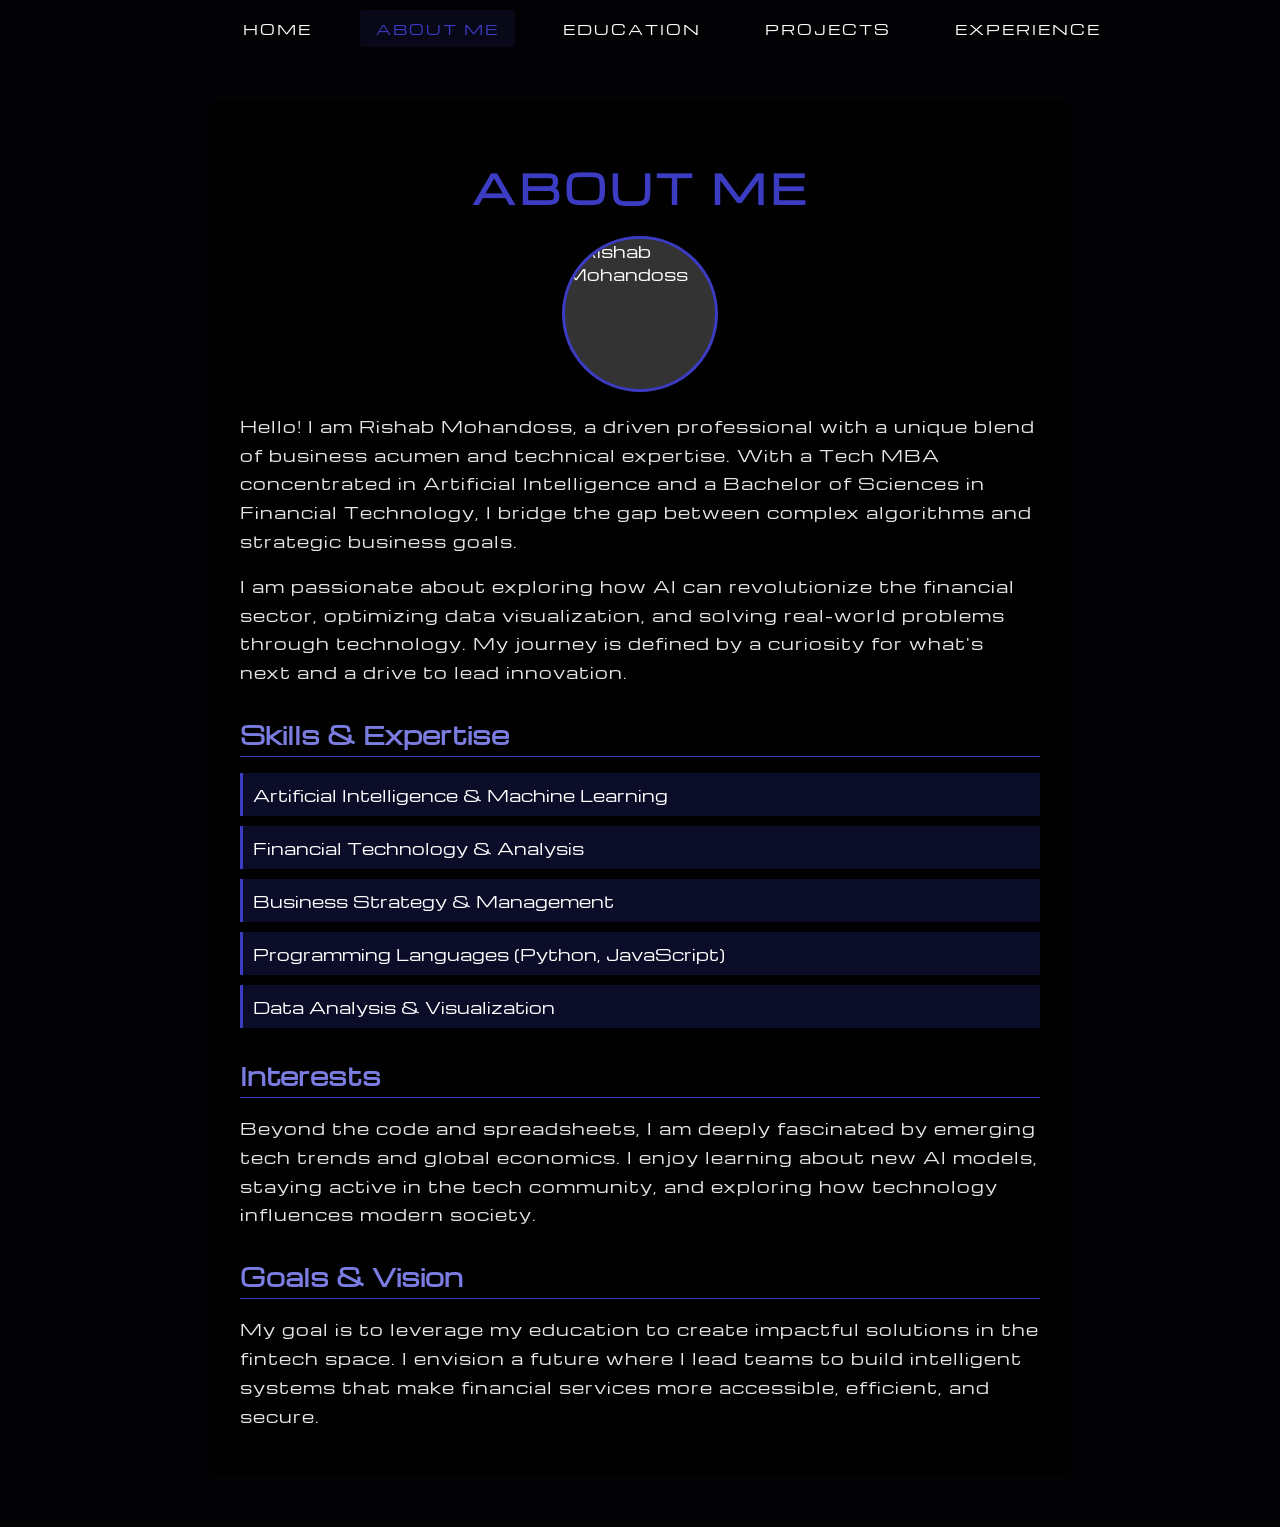
==== about.html @ ca3c8c0b "Update about.html" ====
<!DOCTYPE html>
<html lang="en">
<head>
  <meta charset="UTF-8">
  <meta name="viewport" content="width=device-width, initial-scale=1.0">
  <title>About Me - Rishab Mohandoss</title>

  <style>
    @import url('https://fonts.googleapis.com/css2?family=Michroma&display=swap');

    html, body {
      margin: 0;
      padding: 0;
      height: 100%;
      font-family: 'Michroma', sans-serif;
      background-color: #030306;
      color: white;
    }

    /* Navbar Styles */
    nav {
      position: fixed;
      top: 0;
      width: 100%;
      background-color: rgba(3, 3, 6, 0.95);
      backdrop-filter: blur(10px);
      padding: 1rem 2rem;
      z-index: 1000;
      box-shadow: 0 2px 10px rgba(0, 0, 0, 0.5);
    }

    nav ul {
      list-style: none;
      margin: 0;
      padding: 0;
      display: flex;
      justify-content: center;
      gap: 2rem;
    }

    nav ul li {
      display: inline;
    }

    nav ul li a {
      color: white;
      text-decoration: none;
      font-size: 0.9rem;
      letter-spacing: 2px;
      text-transform: uppercase;
      transition: color 0.3s ease;
      padding: 0.5rem 1rem;
      border-radius: 4px;
    }

    nav ul li a:hover,
    nav ul li a.active {
      color: #3b3cc2;
      background-color: rgba(59, 60, 194, 0.1);
    }

    /* Background & Layout */
    #vanta-bg {
      width: 100%;
      min-height: 100vh; /* Changed to min-height for scrolling */
      display: flex;
      flex-direction: column;
      align-items: center;
      padding-top: 100px; /* Space for fixed navbar */
    }

    /* About Section Container */
    .content-container {
      max-width: 800px;
      padding: 2rem;
      background: rgba(0, 0, 0, 0.6); /* Semi-transparent background for readability */
      border-radius: 15px;
      margin-bottom: 50px;
      backdrop-filter: blur(5px);
      text-align: left; /* Easier to read long text */
    }

    h1 {
      font-size: 2.5rem;
      letter-spacing: 4px;
      margin-bottom: 20px;
      text-transform: uppercase;
      text-align: center;
      color: #3b3cc2;
    }

    h2 {
      font-size: 1.5rem;
      margin-top: 30px;
      margin-bottom: 15px;
      color: #7b7ce0; /* Lighter purple for subheaders */
      border-bottom: 1px solid #3b3cc2;
      padding-bottom: 5px;
    }

    p {
      font-size: 1rem;
      letter-spacing: 1px;
      line-height: 1.8;
      opacity: 0.9;
      margin-bottom: 15px;
    }

    /* Skills List Styling */
    ul.skills-list {
      list-style-type: none;
      padding: 0;
    }
    ul.skills-list li {
      background: rgba(59, 60, 194, 0.2);
      margin-bottom: 10px;
      padding: 10px;
      border-left: 3px solid #3b3cc2;
    }

    /* Profile Image placeholder */
    .profile-img {
      display: block;
      width: 150px;
      height: 150px;
      background-color: #333;
      border-radius: 50%;
      margin: 0 auto 20px auto;
      object-fit: cover;
      border: 3px solid #3b3cc2;
    }
  </style>
</head>

<body>
  <nav>
    <ul>
      <li><a href="index.html">Home</a></li>
      <li><a href="about.html" class="active">About Me</a></li> <li><a href="education.html">Education</a></li>
      <li><a href="projects.html">Projects</a></li>
      <li><a href="experience.html">Experience</a></li>
    </ul>
  </nav>

  <div id="vanta-bg">
    <div class="content-container">
      <h1>About Me</h1>
      
      <img src="profile.jpg" alt="Rishab Mohandoss" class="profile-img">

      <p>
        Hello! I am Rishab Mohandoss, a driven professional with a unique blend of business acumen and technical expertise. 
        With a Tech MBA concentrated in Artificial Intelligence and a Bachelor of Sciences in Financial Technology, 
        I bridge the gap between complex algorithms and strategic business goals.
      </p>
      <p>
        I am passionate about exploring how AI can revolutionize the financial sector, optimizing data visualization, 
        and solving real-world problems through technology. My journey is defined by a curiosity for what's next 
        and a drive to lead innovation.
      </p>

      <h2>Skills & Expertise</h2>
      <ul class="skills-list">
        <li>Artificial Intelligence & Machine Learning</li>
        <li>Financial Technology & Analysis</li>
        <li>Business Strategy & Management</li>
        <li>Programming Languages (Python, JavaScript)</li>
        <li>Data Analysis & Visualization</li>
      </ul>

      <h2>Interests</h2>
      <p>
        Beyond the code and spreadsheets, I am deeply fascinated by emerging tech trends and global economics. 
        I enjoy learning about new AI models, staying active in the tech community, and exploring how technology 
        influences modern society.
      </p>

      <h2>Goals & Vision</h2>
      <p>
        My goal is to leverage my education to create impactful solutions in the fintech space. 
        I envision a future where I lead teams to build intelligent systems that make financial services 
        more accessible, efficient, and secure.
      </p>
    </div>
  </div>

  <script src="three.r134.min.js"></script>
  <script src="vanta.net.min.js"></script>
  <script>
    VANTA.NET({
      el: "#vanta-bg",
      mouseControls: true,
      touchControls: true,
      gyroControls: false,
      minHeight: 200,
      minWidth: 200,
      scale: 1,
      scaleMobile: 1,
      color: 0x3b3cc2,
      backgroundColor: 0x030306
    });
  </script>
</body>
</html>
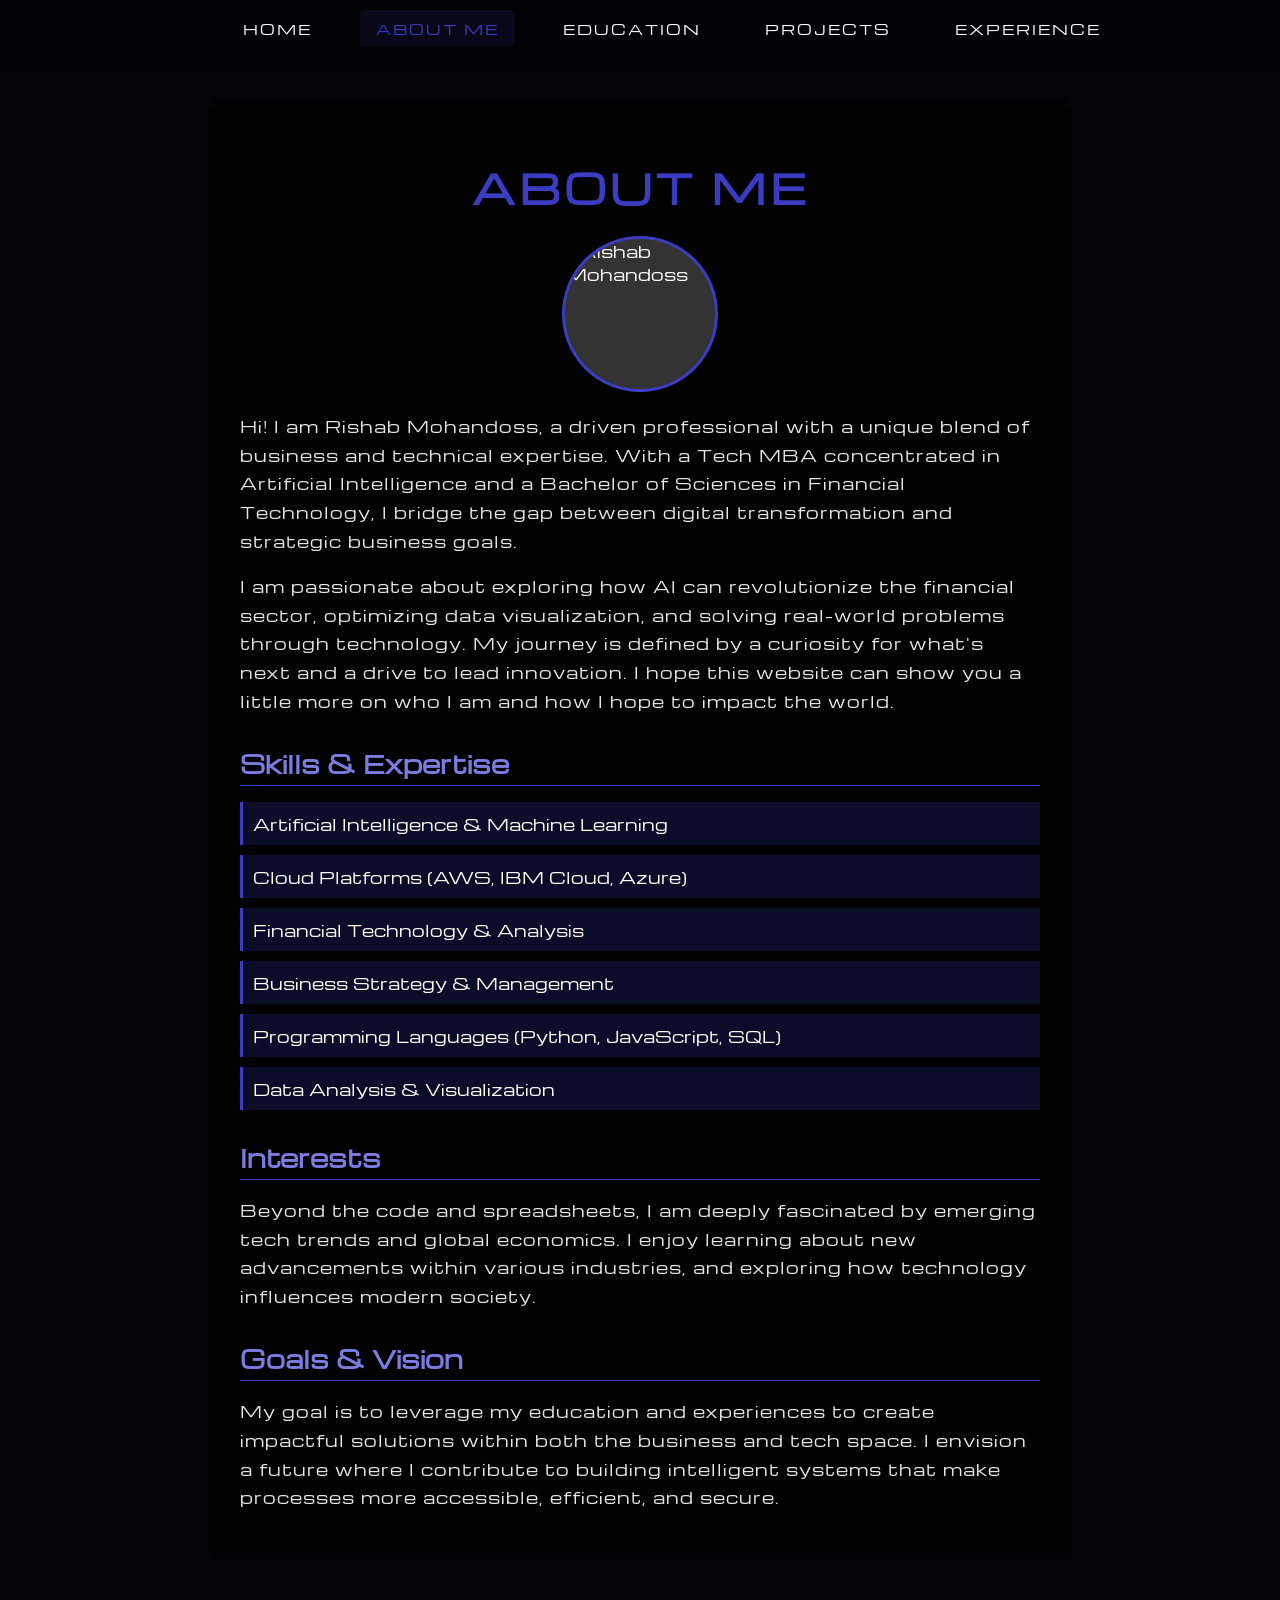
==== commit cddc8ddc: "Revise about section and enhance skills description Updated personal introduction and skills list." ====
--- a/about.html
+++ b/about.html
@@ -149,36 +149,37 @@
       <img src="profile.jpg" alt="Rishab Mohandoss" class="profile-img">
 
       <p>
-        Hello! I am Rishab Mohandoss, a driven professional with a unique blend of business acumen and technical expertise. 
+        Hi! I am Rishab Mohandoss, a driven professional with a unique blend of business and technical expertise. 
         With a Tech MBA concentrated in Artificial Intelligence and a Bachelor of Sciences in Financial Technology, 
-        I bridge the gap between complex algorithms and strategic business goals.
+        I bridge the gap between digital transformation and strategic business goals.
       </p>
       <p>
         I am passionate about exploring how AI can revolutionize the financial sector, optimizing data visualization, 
         and solving real-world problems through technology. My journey is defined by a curiosity for what's next 
-        and a drive to lead innovation.
+        and a drive to lead innovation. I hope this website can show you a little more on who I am and how I hope to impact the world.
       </p>
 
       <h2>Skills & Expertise</h2>
       <ul class="skills-list">
         <li>Artificial Intelligence & Machine Learning</li>
+        <li>Cloud Platforms (AWS, IBM Cloud, Azure)</li>
         <li>Financial Technology & Analysis</li>
         <li>Business Strategy & Management</li>
-        <li>Programming Languages (Python, JavaScript)</li>
+        <li>Programming Languages (Python, JavaScript, SQL)</li>
         <li>Data Analysis & Visualization</li>
       </ul>
 
       <h2>Interests</h2>
       <p>
         Beyond the code and spreadsheets, I am deeply fascinated by emerging tech trends and global economics. 
-        I enjoy learning about new AI models, staying active in the tech community, and exploring how technology 
+        I enjoy learning about new advancements within various industries, and exploring how technology 
         influences modern society.
       </p>
 
       <h2>Goals & Vision</h2>
       <p>
-        My goal is to leverage my education to create impactful solutions in the fintech space. 
-        I envision a future where I lead teams to build intelligent systems that make financial services 
+        My goal is to leverage my education and experiences to create impactful solutions within both the business and tech space. 
+        I envision a future where I contribute to building intelligent systems that make processes  
         more accessible, efficient, and secure.
       </p>
     </div>
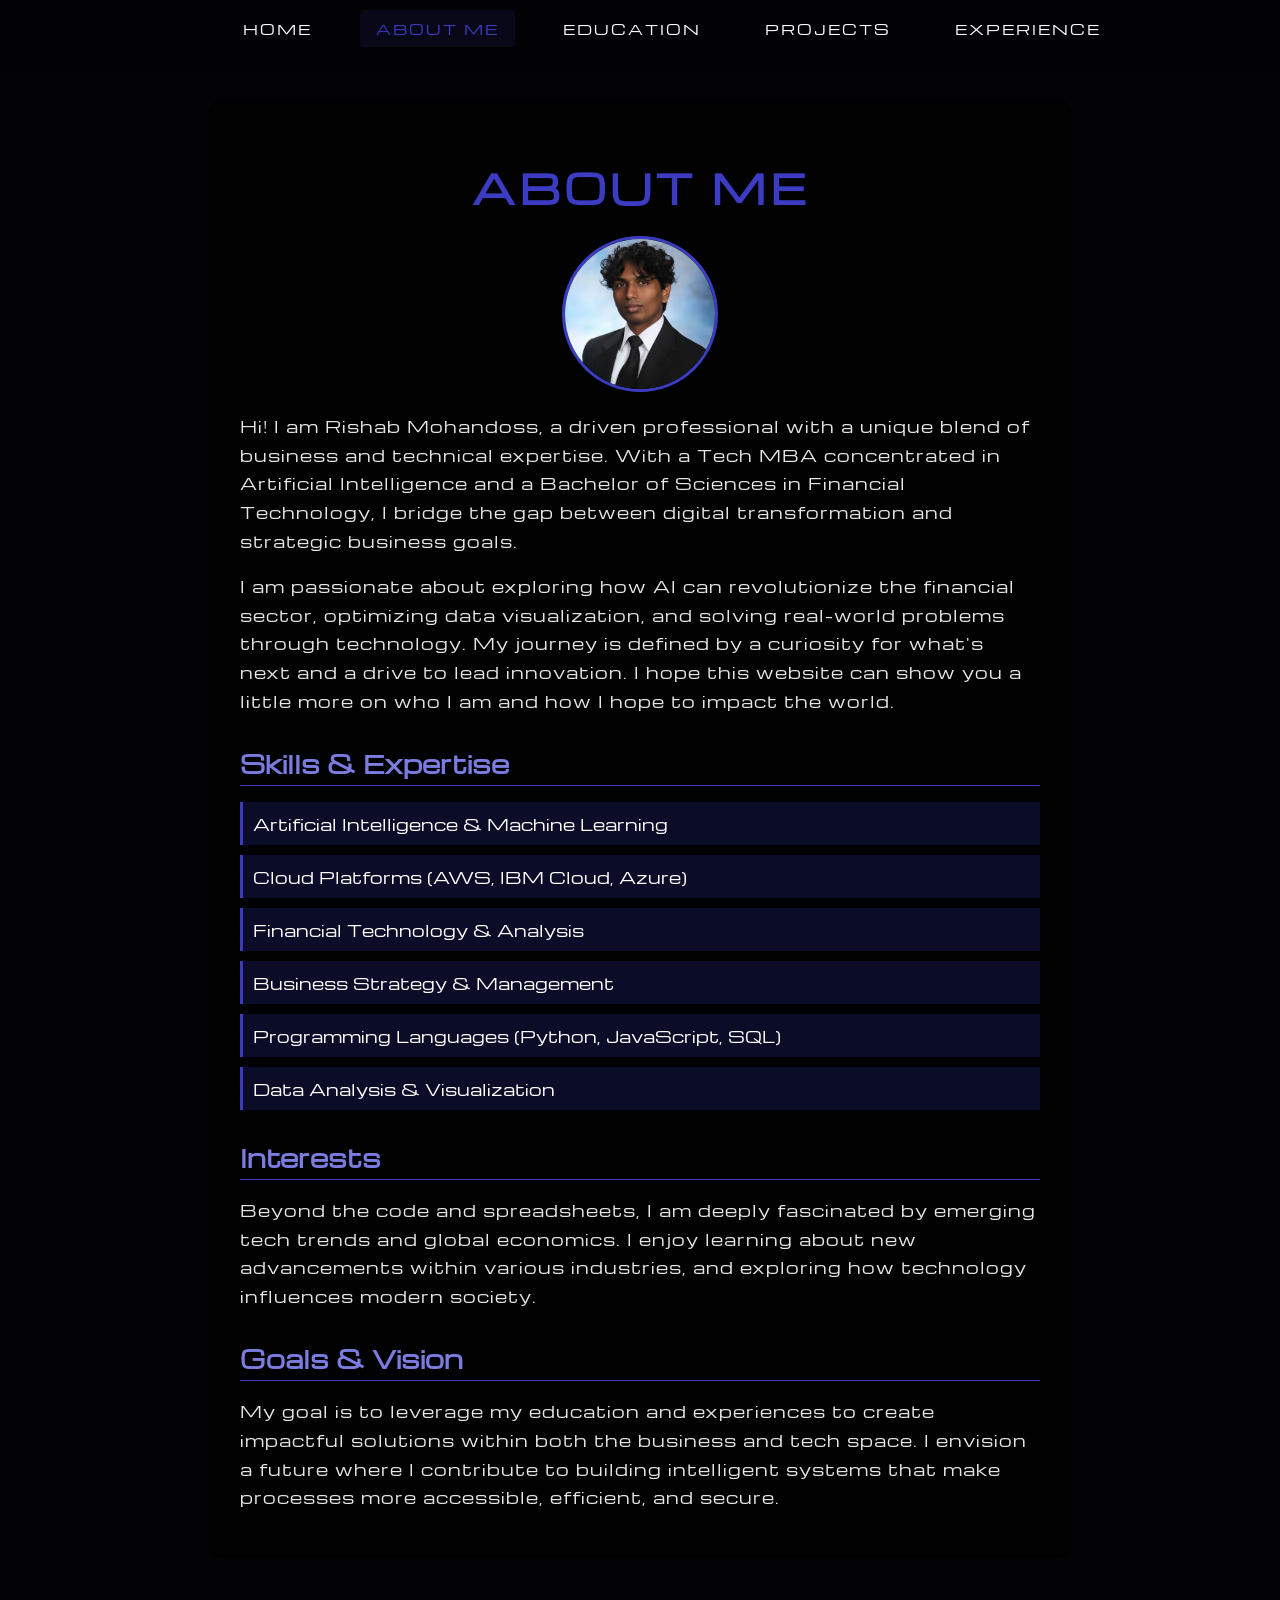
==== commit f2700bf1: "Update profile image in about.html" ====
--- a/about.html
+++ b/about.html
@@ -146,7 +146,7 @@
     <div class="content-container">
       <h1>About Me</h1>
       
-      <img src="profile.jpg" alt="Rishab Mohandoss" class="profile-img">
+      <img src="Proffesional Headhsot.png" alt="Rishab Mohandoss" class="profile-img">
 
       <p>
         Hi! I am Rishab Mohandoss, a driven professional with a unique blend of business and technical expertise. 
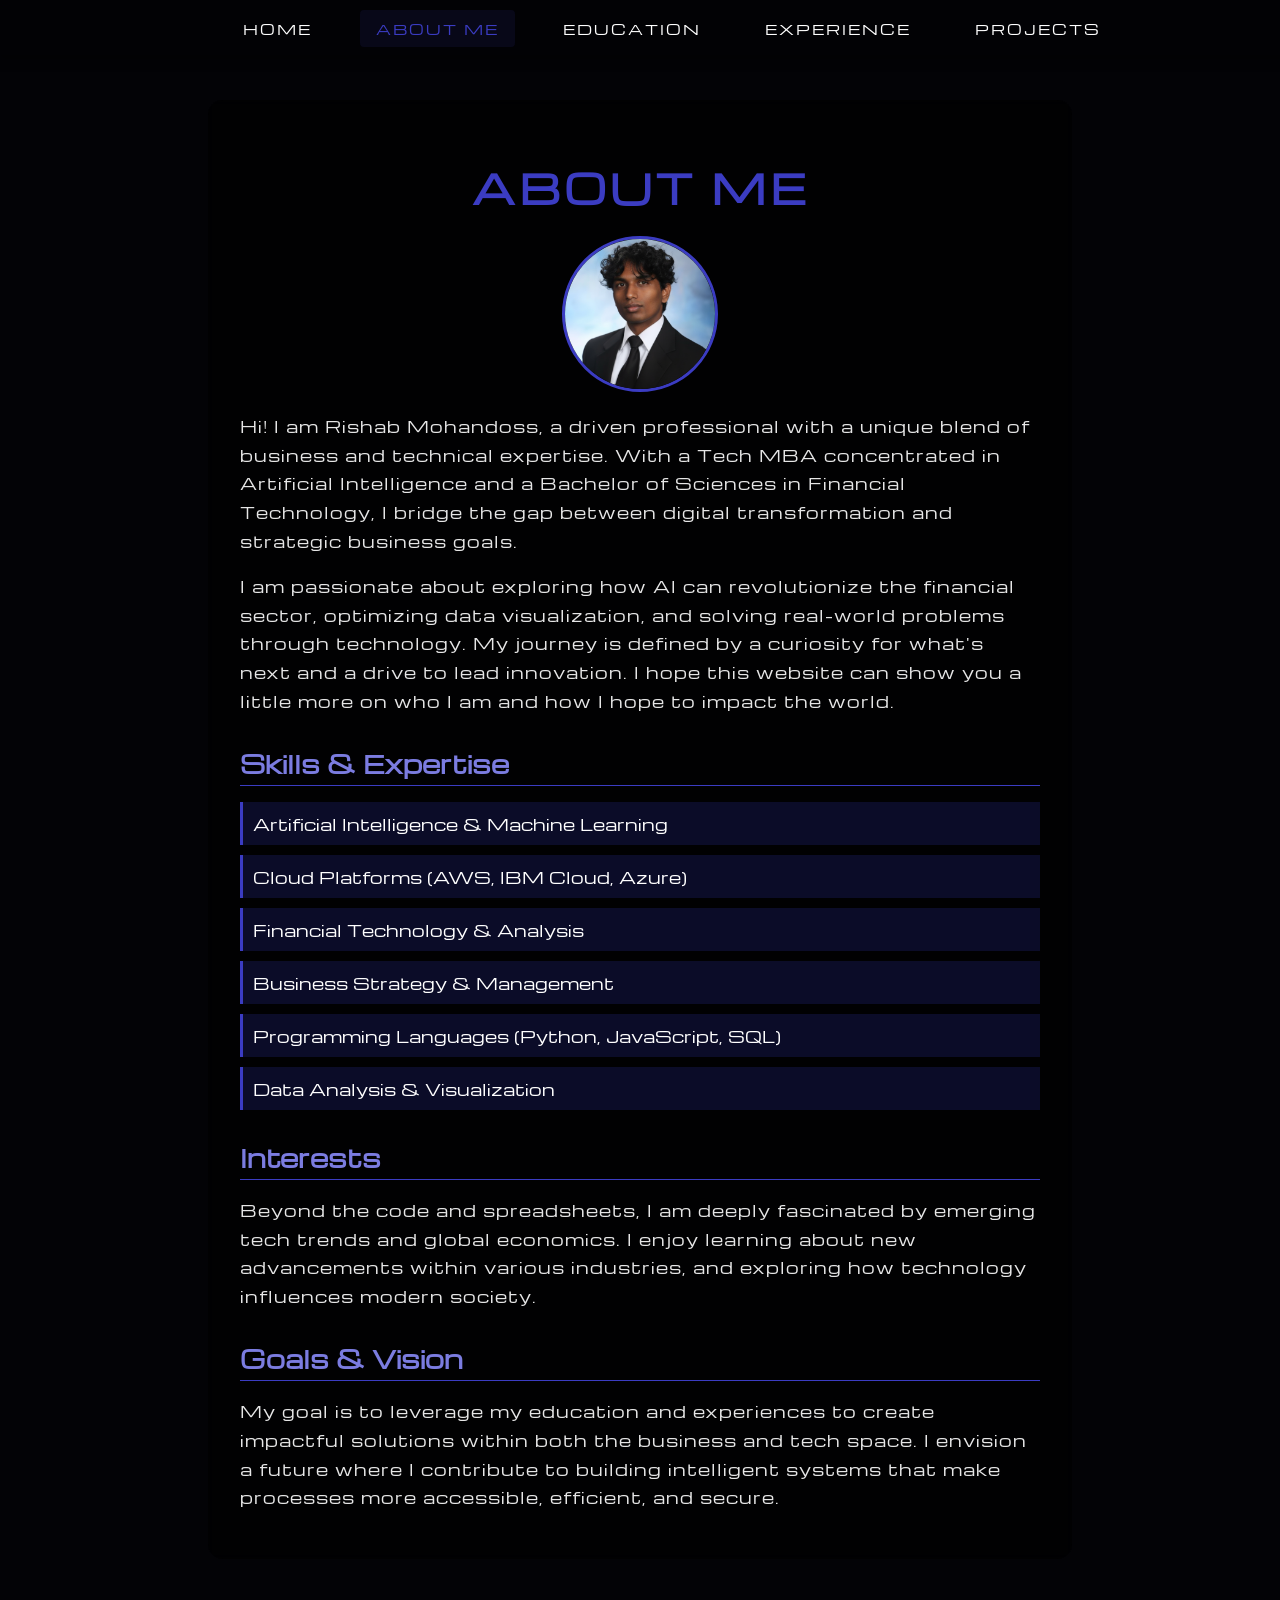
==== commit f3bc1446: "Fix navigation by adding Projects link" ====
--- a/about.html
+++ b/about.html
@@ -137,8 +137,8 @@
     <ul>
       <li><a href="index.html">Home</a></li>
       <li><a href="about.html" class="active">About Me</a></li> <li><a href="education.html">Education</a></li>
+      <li><a href="experience.html">Experience</a></li>
       <li><a href="projects.html">Projects</a></li>
-      <li><a href="experience.html">Experience</a></li>
     </ul>
   </nav>
 
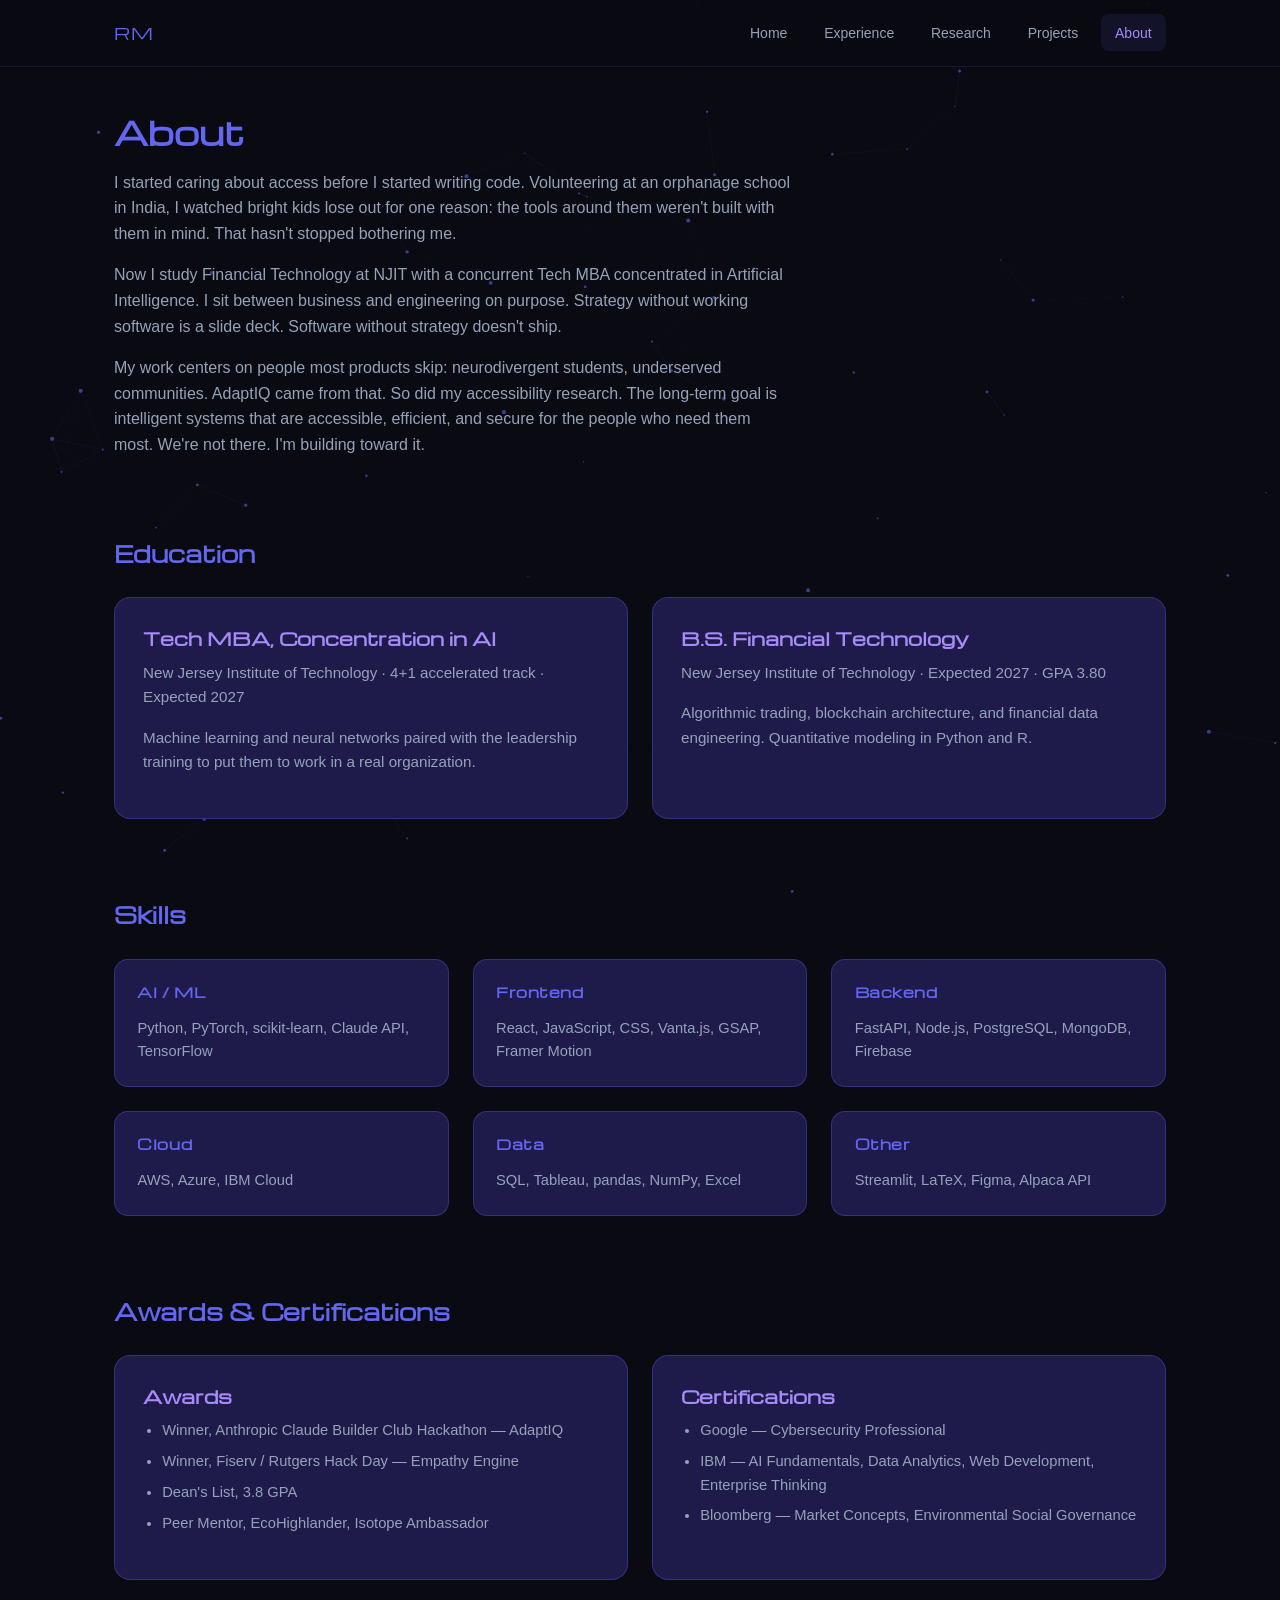
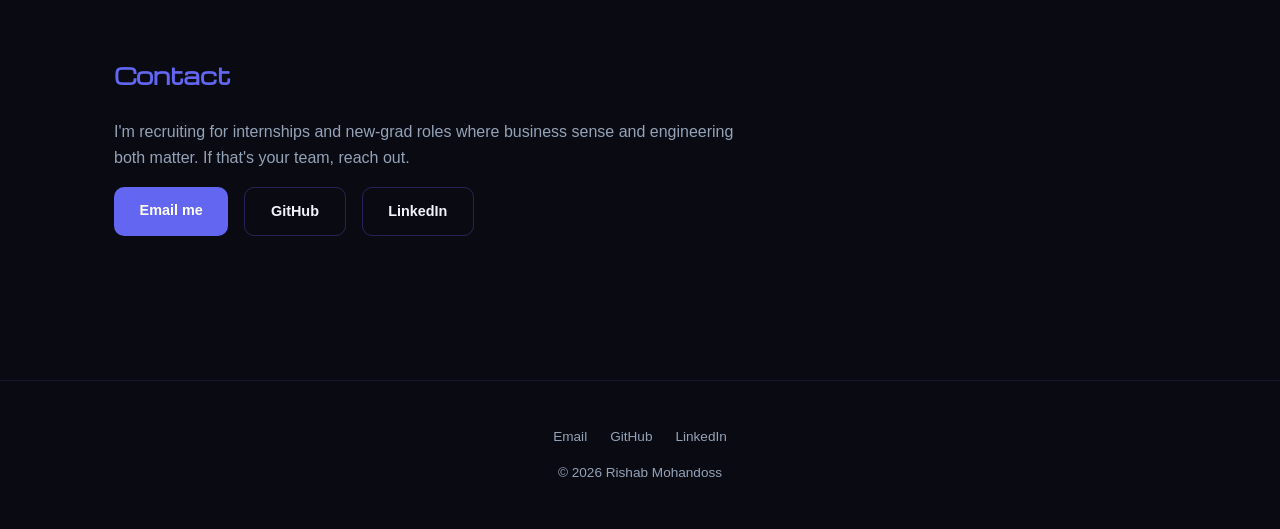
==== commit d9d56d51: "Rebuild portfolio: 5-page structure, dark indigo theme, scroll animations - New pages: research.html" ====
--- a/about.html
+++ b/about.html
@@ -3,203 +3,148 @@
 <head>
   <meta charset="UTF-8">
   <meta name="viewport" content="width=device-width, initial-scale=1.0">
-  <title>About Me - Rishab Mohandoss</title>
+  <title>About — Rishab Mohandoss</title>
+  <meta name="description" content="About Rishab Mohandoss: bio, education, skills, awards, and contact.">
+  <link rel="stylesheet" href="css/style.css">
+</head>
+<body>
 
-  <style>
-    @import url('https://fonts.googleapis.com/css2?family=Michroma&display=swap');
+  <div class="progress-bar" id="progressBar"></div>
+  <canvas id="particles" aria-hidden="true"></canvas>
 
-    html, body {
-      margin: 0;
-      padding: 0;
-      height: 100%;
-      font-family: 'Michroma', sans-serif;
-      background-color: #030306;
-      color: white;
-    }
+  <header class="site-header" id="siteHeader">
+    <nav aria-label="Main navigation">
+      <a class="brand" href="index.html">RM</a>
+      <button class="nav-toggle" id="navToggle" aria-expanded="false" aria-controls="navMenu" aria-label="Toggle navigation menu">
+        <span></span><span></span><span></span>
+      </button>
+      <ul class="nav-menu" id="navMenu">
+        <li><a href="index.html">Home</a></li>
+        <li><a href="experience.html">Experience</a></li>
+        <li><a href="research.html">Research</a></li>
+        <li><a href="projects.html">Projects</a></li>
+        <li><a href="about.html" class="active" aria-current="page">About</a></li>
+      </ul>
+    </nav>
+  </header>
 
-    /* Navbar Styles */
-    nav {
-      position: fixed;
-      top: 0;
-      width: 100%;
-      background-color: rgba(3, 3, 6, 0.95);
-      backdrop-filter: blur(10px);
-      padding: 1rem 2rem;
-      z-index: 1000;
-      box-shadow: 0 2px 10px rgba(0, 0, 0, 0.5);
-    }
+  <main>
+    <h1 class="page-title">About</h1>
 
-    nav ul {
-      list-style: none;
-      margin: 0;
-      padding: 0;
-      display: flex;
-      justify-content: center;
-      gap: 2rem;
-    }
+    <section class="reveal" aria-label="Biography">
+      <div style="max-width: 680px; color: var(--text-dim);">
+        <p>
+          I started caring about access before I started writing code. Volunteering at an orphanage school in
+          India, I watched bright kids lose out for one reason: the tools around them weren't built with them
+          in mind. That hasn't stopped bothering me.
+        </p>
+        <p>
+          Now I study Financial Technology at NJIT with a concurrent Tech MBA concentrated in Artificial
+          Intelligence. I sit between business and engineering on purpose. Strategy without working software
+          is a slide deck. Software without strategy doesn't ship.
+        </p>
+        <p>
+          My work centers on people most products skip: neurodivergent students, underserved communities.
+          AdaptIQ came from that. So did my accessibility research. The long-term goal is intelligent systems
+          that are accessible, efficient, and secure for the people who need them most. We're not there.
+          I'm building toward it.
+        </p>
+      </div>
+    </section>
 
-    nav ul li {
-      display: inline;
-    }
+    <section class="reveal" aria-label="Education">
+      <h2 class="section-heading">Education</h2>
+      <div class="card-grid" data-stagger>
+        <article class="card reveal">
+          <h3>Tech MBA, Concentration in AI</h3>
+          <p>New Jersey Institute of Technology · 4+1 accelerated track · Expected 2027</p>
+          <p>Machine learning and neural networks paired with the leadership training to put them to work in a real organization.</p>
+        </article>
+        <article class="card reveal">
+          <h3>B.S. Financial Technology</h3>
+          <p>New Jersey Institute of Technology · Expected 2027 · GPA 3.80</p>
+          <p>Algorithmic trading, blockchain architecture, and financial data engineering. Quantitative modeling in Python and R.</p>
+        </article>
+      </div>
+    </section>
 
-    nav ul li a {
-      color: white;
-      text-decoration: none;
-      font-size: 0.9rem;
-      letter-spacing: 2px;
-      text-transform: uppercase;
-      transition: color 0.3s ease;
-      padding: 0.5rem 1rem;
-      border-radius: 4px;
-    }
+    <section class="reveal" aria-label="Skills">
+      <h2 class="section-heading">Skills</h2>
+      <div class="skill-groups" data-stagger>
+        <div class="skill-group reveal">
+          <h3>AI / ML</h3>
+          <p>Python, PyTorch, scikit-learn, Claude API, TensorFlow</p>
+        </div>
+        <div class="skill-group reveal">
+          <h3>Frontend</h3>
+          <p>React, JavaScript, CSS, Vanta.js, GSAP, Framer Motion</p>
+        </div>
+        <div class="skill-group reveal">
+          <h3>Backend</h3>
+          <p>FastAPI, Node.js, PostgreSQL, MongoDB, Firebase</p>
+        </div>
+        <div class="skill-group reveal">
+          <h3>Cloud</h3>
+          <p>AWS, Azure, IBM Cloud</p>
+        </div>
+        <div class="skill-group reveal">
+          <h3>Data</h3>
+          <p>SQL, Tableau, pandas, NumPy, Excel</p>
+        </div>
+        <div class="skill-group reveal">
+          <h3>Other</h3>
+          <p>Streamlit, LaTeX, Figma, Alpaca API</p>
+        </div>
+      </div>
+    </section>
 
-    nav ul li a:hover,
-    nav ul li a.active {
-      color: #3b3cc2;
-      background-color: rgba(59, 60, 194, 0.1);
-    }
+    <section class="reveal" aria-label="Awards and certifications">
+      <h2 class="section-heading">Awards &amp; Certifications</h2>
+      <div class="card-grid" data-stagger>
+        <article class="card reveal">
+          <h3>Awards</h3>
+          <ul>
+            <li>Winner, Anthropic Claude Builder Club Hackathon — AdaptIQ</li>
+            <li>Winner, Fiserv / Rutgers Hack Day — Empathy Engine</li>
+            <li>Dean's List, 3.8 GPA</li>
+            <li>Peer Mentor, EcoHighlander, Isotope Ambassador</li>
+          </ul>
+        </article>
+        <article class="card reveal">
+          <h3>Certifications</h3>
+          <ul>
+            <li>Google — Cybersecurity Professional</li>
+            <li>IBM — AI Fundamentals, Data Analytics, Web Development, Enterprise Thinking</li>
+            <li>Bloomberg — Market Concepts, Environmental Social Governance</li>
+          </ul>
+        </article>
+      </div>
+    </section>
 
-    /* Background & Layout */
-    #vanta-bg {
-      width: 100%;
-      min-height: 100vh; /* Changed to min-height for scrolling */
-      display: flex;
-      flex-direction: column;
-      align-items: center;
-      padding-top: 100px; /* Space for fixed navbar */
-    }
+    <section class="reveal" aria-label="Contact">
+      <h2 class="section-heading">Contact</h2>
+      <p style="color: var(--text-dim); max-width: 640px;">
+        I'm recruiting for internships and new-grad roles where business sense and engineering both matter.
+        If that's your team, reach out.
+      </p>
+      <div class="contact-row">
+        <a href="mailto:rm2289@njit.edu" class="btn btn-primary">Email me</a>
+        <a href="https://github.com/rishabmohandoss" class="btn btn-ghost" target="_blank" rel="noopener">GitHub</a>
+        <a href="https://www.linkedin.com/in/rishab-mohandoss" class="btn btn-ghost" target="_blank" rel="noopener">LinkedIn</a>
+      </div>
+    </section>
 
-    /* About Section Container */
-    .content-container {
-      max-width: 800px;
-      padding: 2rem;
-      background: rgba(0, 0, 0, 0.6); /* Semi-transparent background for readability */
-      border-radius: 15px;
-      margin-bottom: 50px;
-      backdrop-filter: blur(5px);
-      text-align: left; /* Easier to read long text */
-    }
+  </main>
 
-    h1 {
-      font-size: 2.5rem;
-      letter-spacing: 4px;
-      margin-bottom: 20px;
-      text-transform: uppercase;
-      text-align: center;
-      color: #3b3cc2;
-    }
+  <footer>
+    <p>
+      <a href="mailto:rm2289@njit.edu">Email</a>
+      <a href="https://github.com/rishabmohandoss" target="_blank" rel="noopener">GitHub</a>
+      <a href="https://www.linkedin.com/in/rishab-mohandoss" target="_blank" rel="noopener">LinkedIn</a>
+    </p>
+    <p>© 2026 Rishab Mohandoss</p>
+  </footer>
 
-    h2 {
-      font-size: 1.5rem;
-      margin-top: 30px;
-      margin-bottom: 15px;
-      color: #7b7ce0; /* Lighter purple for subheaders */
-      border-bottom: 1px solid #3b3cc2;
-      padding-bottom: 5px;
-    }
-
-    p {
-      font-size: 1rem;
-      letter-spacing: 1px;
-      line-height: 1.8;
-      opacity: 0.9;
-      margin-bottom: 15px;
-    }
-
-    /* Skills List Styling */
-    ul.skills-list {
-      list-style-type: none;
-      padding: 0;
-    }
-    ul.skills-list li {
-      background: rgba(59, 60, 194, 0.2);
-      margin-bottom: 10px;
-      padding: 10px;
-      border-left: 3px solid #3b3cc2;
-    }
-
-    /* Profile Image placeholder */
-    .profile-img {
-      display: block;
-      width: 150px;
-      height: 150px;
-      background-color: #333;
-      border-radius: 50%;
-      margin: 0 auto 20px auto;
-      object-fit: cover;
-      border: 3px solid #3b3cc2;
-    }
-  </style>
-</head>
-
-<body>
-  <nav>
-    <ul>
-      <li><a href="index.html">Home</a></li>
-      <li><a href="about.html" class="active">About Me</a></li> <li><a href="education.html">Education</a></li>
-      <li><a href="experience.html">Experience</a></li>
-      <li><a href="projects.html">Projects</a></li>
-    </ul>
-  </nav>
-
-  <div id="vanta-bg">
-    <div class="content-container">
-      <h1>About Me</h1>
-      
-      <img src="Proffesional Headhsot.png" alt="Rishab Mohandoss" class="profile-img">
-
-      <p>
-        Hi! I am Rishab Mohandoss, a driven professional with a unique blend of business and technical expertise. 
-        With a Tech MBA concentrated in Artificial Intelligence and a Bachelor of Sciences in Financial Technology, 
-        I bridge the gap between digital transformation and strategic business goals.
-      </p>
-      <p>
-        I am passionate about exploring how AI can revolutionize the financial sector, optimizing data visualization, 
-        and solving real-world problems through technology. My journey is defined by a curiosity for what's next 
-        and a drive to lead innovation. I hope this website can show you a little more on who I am and how I hope to impact the world.
-      </p>
-
-      <h2>Skills & Expertise</h2>
-      <ul class="skills-list">
-        <li>Artificial Intelligence & Machine Learning</li>
-        <li>Cloud Platforms (AWS, IBM Cloud, Azure)</li>
-        <li>Financial Technology & Analysis</li>
-        <li>Business Strategy & Management</li>
-        <li>Programming Languages (Python, JavaScript, SQL)</li>
-        <li>Data Analysis & Visualization</li>
-      </ul>
-
-      <h2>Interests</h2>
-      <p>
-        Beyond the code and spreadsheets, I am deeply fascinated by emerging tech trends and global economics. 
-        I enjoy learning about new advancements within various industries, and exploring how technology 
-        influences modern society.
-      </p>
-
-      <h2>Goals & Vision</h2>
-      <p>
-        My goal is to leverage my education and experiences to create impactful solutions within both the business and tech space. 
-        I envision a future where I contribute to building intelligent systems that make processes  
-        more accessible, efficient, and secure.
-      </p>
-    </div>
-  </div>
-
-  <script src="three.r134.min.js"></script>
-  <script src="vanta.net.min.js"></script>
-  <script>
-    VANTA.NET({
-      el: "#vanta-bg",
-      mouseControls: true,
-      touchControls: true,
-      gyroControls: false,
-      minHeight: 200,
-      minWidth: 200,
-      scale: 1,
-      scaleMobile: 1,
-      color: 0x3b3cc2,
-      backgroundColor: 0x030306
-    });
-  </script>
+  <script src="js/animations.js"></script>
 </body>
 </html>
--- a/css/style.css
+++ b/css/style.css
@@ -0,0 +1,492 @@
+/* ───────────────────────────────────────────
+   Rishab Mohandoss — Portfolio
+   Dark indigo theme, shared across all pages
+   ─────────────────────────────────────────── */
+
+@import url('https://fonts.googleapis.com/css2?family=Michroma&display=swap');
+
+:root {
+  --bg: #0a0a12;
+  --accent: #6366f1;
+  --accent-2: #a78bfa;
+  --text: #f1f5f9;
+  --text-dim: #94a3b8;
+  --card: #1e1b4b;
+  --card-border: rgba(99, 102, 241, 0.3);
+  --card-hover: rgba(99, 102, 241, 0.1);
+  --font-display: 'Michroma', sans-serif;
+  --font-body: -apple-system, BlinkMacSystemFont, 'Segoe UI', Roboto, Helvetica, Arial, sans-serif;
+}
+
+*, *::before, *::after { box-sizing: border-box; }
+
+html { scroll-behavior: smooth; }
+
+body {
+  margin: 0;
+  padding: 0;
+  background: var(--bg);
+  color: var(--text);
+  font-family: var(--font-body);
+  font-size: 1rem;
+  line-height: 1.6;
+  overflow-x: hidden;
+}
+
+img { max-width: 100%; height: auto; }
+
+a { color: var(--accent-2); }
+
+:focus-visible {
+  outline: 2px solid var(--accent);
+  outline-offset: 3px;
+  border-radius: 4px;
+}
+
+/* ── Scroll progress bar ── */
+.progress-bar {
+  position: fixed;
+  top: 0; left: 0;
+  height: 3px;
+  width: 0%;
+  background: linear-gradient(90deg, var(--accent), var(--accent-2));
+  z-index: 2000;
+}
+
+/* ── Particle canvas ── */
+#particles {
+  position: fixed;
+  inset: 0;
+  z-index: 0;
+  pointer-events: none;
+}
+
+/* ── Header / nav ── */
+.site-header {
+  position: fixed;
+  top: 0; left: 0; right: 0;
+  z-index: 1000;
+  background: rgba(10, 10, 18, 0.85);
+  backdrop-filter: blur(14px);
+  -webkit-backdrop-filter: blur(14px);
+  border-bottom: 1px solid rgba(99, 102, 241, 0.15);
+  transition: border-color 0.3s ease;
+}
+.site-header.scrolled { border-bottom-color: var(--card-border); }
+
+.site-header nav {
+  max-width: 1100px;
+  margin: 0 auto;
+  padding: 0.9rem 1.5rem;
+  display: flex;
+  align-items: center;
+  justify-content: space-between;
+}
+
+.brand {
+  font-family: var(--font-display);
+  font-size: 1rem;
+  color: var(--accent);
+  text-decoration: none;
+  letter-spacing: 0.08em;
+}
+
+.nav-menu {
+  list-style: none;
+  display: flex;
+  gap: 0.5rem;
+  margin: 0;
+  padding: 0;
+}
+.nav-menu a {
+  display: block;
+  padding: 0.45rem 0.9rem;
+  color: var(--text-dim);
+  text-decoration: none;
+  font-size: 0.875rem;
+  font-weight: 500;
+  border-radius: 8px;
+  transition: color 0.25s ease, background-color 0.25s ease;
+}
+.nav-menu a:hover { color: var(--text); background: var(--card-hover); }
+.nav-menu a.active { color: var(--accent-2); background: var(--card-hover); }
+
+.nav-toggle {
+  display: none;
+  background: none;
+  border: 1px solid var(--card-border);
+  border-radius: 8px;
+  padding: 0.4rem 0.6rem;
+  cursor: pointer;
+}
+.nav-toggle span {
+  display: block;
+  width: 20px; height: 2px;
+  background: var(--text);
+  margin: 4px 0;
+  transition: transform 0.3s ease, opacity 0.3s ease;
+}
+
+/* ── Layout ── */
+main {
+  position: relative;
+  z-index: 1;
+  max-width: 1100px;
+  margin: 0 auto;
+  padding: 7rem 1.5rem 4rem;
+}
+
+.page-title {
+  font-family: var(--font-display);
+  font-size: 2rem;
+  font-weight: 600;
+  color: var(--accent);
+  margin: 0 0 0.75rem;
+  line-height: 1.3;
+}
+.page-intro {
+  color: var(--text-dim);
+  max-width: 640px;
+  margin: 0 0 3.5rem;
+}
+
+section { margin-bottom: 5rem; }
+
+.section-heading {
+  font-family: var(--font-display);
+  font-size: 1.4rem;
+  color: var(--accent);
+  margin: 0 0 1.75rem;
+  line-height: 1.4;
+}
+
+/* ── Hero (home) ── */
+.hero {
+  min-height: calc(100vh - 5rem);
+  display: flex;
+  flex-direction: column;
+  justify-content: center;
+  position: relative;
+}
+.hero-grid {
+  display: grid;
+  grid-template-columns: 1.4fr 1fr;
+  gap: 3rem;
+  align-items: center;
+}
+.hero h1 {
+  font-family: var(--font-display);
+  font-size: clamp(1.8rem, 4.5vw, 3rem);
+  font-weight: 600;
+  color: var(--accent);
+  line-height: 1.25;
+  margin: 0 0 1.25rem;
+}
+.hero-sub {
+  font-size: 1.1rem;
+  color: var(--text-dim);
+  margin: 0 0 2rem;
+}
+.hero-photo {
+  width: min(280px, 70vw);
+  border-radius: 20px;
+  border: 1px solid var(--card-border);
+  box-shadow: 0 25px 60px rgba(0, 0, 0, 0.5), 0 0 40px rgba(99, 102, 241, 0.15);
+  justify-self: center;
+}
+.scroll-cue {
+  position: absolute;
+  bottom: 1.5rem;
+  left: 50%;
+  transform: translateX(-50%);
+  font-size: 0.72rem;
+  letter-spacing: 0.18em;
+  color: var(--text-dim);
+  animation: cue-bounce 2.2s ease infinite;
+}
+@keyframes cue-bounce {
+  0%, 100% { transform: translate(-50%, 0); }
+  50% { transform: translate(-50%, -8px); }
+}
+
+/* Hero entrance */
+.hero-in {
+  opacity: 0;
+  transform: translateY(20px);
+  animation: hero-in 0.7s cubic-bezier(0.33, 1, 0.68, 1) forwards;
+}
+.hero-in:nth-child(2) { animation-delay: 0.15s; }
+.hero-in:nth-child(3) { animation-delay: 0.3s; }
+@keyframes hero-in {
+  to { opacity: 1; transform: translateY(0); }
+}
+
+/* ── Buttons ── */
+.btn {
+  display: inline-block;
+  padding: 0.75rem 1.6rem;
+  border-radius: 10px;
+  text-decoration: none;
+  font-weight: 600;
+  font-size: 0.9rem;
+  transition: transform 0.25s ease, box-shadow 0.25s ease, background 0.25s ease;
+}
+.btn-primary {
+  background: var(--accent);
+  color: #fff;
+}
+.btn-primary:hover {
+  transform: translateY(-2px);
+  box-shadow: 0 10px 30px rgba(99, 102, 241, 0.35);
+}
+.btn-ghost {
+  border: 1px solid var(--card-border);
+  color: var(--text);
+}
+.btn-ghost:hover { background: var(--card-hover); }
+
+/* ── Stats ── */
+.stats {
+  display: grid;
+  grid-template-columns: repeat(4, 1fr);
+  gap: 1.25rem;
+}
+.stat {
+  background: var(--card);
+  border: 1px solid var(--card-border);
+  border-radius: 14px;
+  padding: 1.75rem 1.25rem;
+  text-align: center;
+  transition: background 0.25s ease, transform 0.25s ease;
+}
+.stat:hover { background: #232057; transform: translateY(-3px); }
+.stat-number {
+  font-family: var(--font-display);
+  font-size: 2rem;
+  color: var(--accent-2);
+  display: block;
+  margin-bottom: 0.4rem;
+}
+.stat-label {
+  font-size: 0.85rem;
+  color: var(--text-dim);
+}
+
+/* ── Cards ── */
+.card {
+  background: var(--card);
+  border: 1px solid var(--card-border);
+  border-radius: 16px;
+  padding: 1.75rem;
+  transition: background 0.25s ease, transform 0.25s ease, border-color 0.25s ease;
+}
+.card:hover {
+  background: #232057;
+  border-color: rgba(99, 102, 241, 0.5);
+  transform: translateY(-4px);
+}
+.card h3 {
+  font-family: var(--font-display);
+  font-size: 1.1rem;
+  color: var(--accent-2);
+  margin: 0 0 0.6rem;
+  line-height: 1.45;
+}
+.card p { color: var(--text-dim); font-size: 0.95rem; margin: 0 0 1rem; }
+.card ul { color: var(--text-dim); font-size: 0.92rem; padding-left: 1.2rem; margin: 0 0 1rem; }
+.card li { margin-bottom: 0.45rem; }
+
+.card-grid {
+  display: grid;
+  grid-template-columns: repeat(2, 1fr);
+  gap: 1.5rem;
+}
+.card-grid .span-2 { grid-column: span 2; }
+
+.card-meta {
+  display: flex;
+  justify-content: space-between;
+  align-items: baseline;
+  gap: 1rem;
+  flex-wrap: wrap;
+  margin-bottom: 0.75rem;
+}
+.card-meta .role { color: var(--text-dim); font-size: 0.85rem; }
+
+/* ── Tags & badges ── */
+.tags { display: flex; flex-wrap: wrap; gap: 0.5rem; margin-top: 0.5rem; }
+.tag {
+  font-size: 0.7rem;
+  letter-spacing: 0.06em;
+  text-transform: uppercase;
+  padding: 0.25rem 0.7rem;
+  border-radius: 999px;
+  background: rgba(99, 102, 241, 0.15);
+  border: 1px solid var(--card-border);
+  color: var(--text-dim);
+}
+.badge {
+  display: inline-block;
+  font-size: 0.72rem;
+  font-weight: 700;
+  letter-spacing: 0.05em;
+  padding: 0.3rem 0.75rem;
+  border-radius: 999px;
+  background: rgba(167, 139, 250, 0.15);
+  border: 1px solid rgba(167, 139, 250, 0.4);
+  color: var(--accent-2);
+  margin: 0 0.4rem 0.5rem 0;
+}
+.badge-win {
+  background: rgba(250, 204, 21, 0.12);
+  border-color: rgba(250, 204, 21, 0.35);
+  color: #fde047;
+}
+
+.card-links { display: flex; gap: 0.6rem; flex-wrap: wrap; margin-top: 1rem; }
+.card-link {
+  font-size: 0.75rem;
+  letter-spacing: 0.08em;
+  text-transform: uppercase;
+  text-decoration: none;
+  padding: 0.4rem 0.9rem;
+  border-radius: 8px;
+  transition: background 0.2s ease;
+}
+.card-link.primary { background: var(--accent); color: #fff; }
+.card-link.primary:hover { background: #4f51d8; }
+.card-link.secondary { border: 1px solid var(--card-border); color: var(--accent-2); }
+.card-link.secondary:hover { background: var(--card-hover); }
+
+/* ── Sticky timeline (experience) ── */
+.timeline-item {
+  display: grid;
+  grid-template-columns: 280px 1fr;
+  gap: 2.5rem;
+  padding: 3rem 0;
+  border-top: 1px solid rgba(99, 102, 241, 0.15);
+}
+.timeline-item:first-of-type { border-top: none; padding-top: 1rem; }
+
+.timeline-label { position: relative; }
+.timeline-label .sticky-box {
+  position: sticky;
+  top: 6rem;
+}
+.timeline-date {
+  font-family: var(--font-display);
+  font-size: 0.78rem;
+  color: var(--accent);
+  letter-spacing: 0.06em;
+  display: block;
+  margin-bottom: 0.6rem;
+}
+.timeline-label h3 {
+  font-size: 1.15rem;
+  font-weight: 600;
+  margin: 0 0 0.3rem;
+  color: var(--text);
+}
+.timeline-label .org { color: var(--accent-2); font-size: 0.9rem; display: block; }
+.timeline-label .loc { color: var(--text-dim); font-size: 0.82rem; font-style: italic; }
+
+.timeline-body p { color: var(--text-dim); margin-top: 0; }
+.timeline-body ul { color: var(--text-dim); padding-left: 1.2rem; }
+.timeline-body li { margin-bottom: 0.6rem; }
+
+.highlight-box {
+  margin-top: 1.25rem;
+  background: rgba(99, 102, 241, 0.08);
+  border-left: 3px solid var(--accent);
+  border-radius: 0 8px 8px 0;
+  padding: 0.8rem 1.1rem;
+  font-size: 0.92rem;
+  color: var(--text);
+}
+.highlight-box strong { color: var(--accent-2); }
+
+/* ── Skills (about) ── */
+.skill-groups {
+  display: grid;
+  grid-template-columns: repeat(3, 1fr);
+  gap: 1.5rem;
+}
+.skill-group {
+  background: var(--card);
+  border: 1px solid var(--card-border);
+  border-radius: 14px;
+  padding: 1.4rem;
+}
+.skill-group h3 {
+  font-family: var(--font-display);
+  font-size: 0.85rem;
+  color: var(--accent);
+  margin: 0 0 0.8rem;
+  letter-spacing: 0.04em;
+}
+.skill-group p { margin: 0; color: var(--text-dim); font-size: 0.92rem; }
+
+/* ── Contact ── */
+.contact-row { display: flex; gap: 1rem; flex-wrap: wrap; }
+
+/* ── Footer ── */
+footer {
+  position: relative;
+  z-index: 1;
+  border-top: 1px solid rgba(99, 102, 241, 0.15);
+  padding: 2rem 1.5rem;
+  text-align: center;
+  color: var(--text-dim);
+  font-size: 0.85rem;
+}
+footer a { color: var(--text-dim); text-decoration: none; margin: 0 0.6rem; }
+footer a:hover { color: var(--accent-2); }
+
+/* ── Scroll reveal ── */
+.reveal {
+  opacity: 0;
+  transform: translateY(20px);
+  transition: opacity 0.6s ease, transform 0.6s ease;
+  transition-delay: var(--reveal-delay, 0s);
+}
+.reveal.visible { opacity: 1; transform: translateY(0); }
+
+/* ── Reduced motion ── */
+@media (prefers-reduced-motion: reduce) {
+  html { scroll-behavior: auto; }
+  .reveal { opacity: 1; transform: none; transition: none; }
+  .hero-in { opacity: 1; transform: none; animation: none; }
+  .scroll-cue { animation: none; }
+  .stat:hover, .card:hover, .btn-primary:hover { transform: none; }
+  [data-parallax] { transform: none !important; }
+}
+
+/* ── Mobile ── */
+@media (max-width: 768px) {
+  main { padding-top: 6rem; }
+
+  .nav-toggle { display: block; }
+  .nav-menu {
+    display: none;
+    position: absolute;
+    top: 100%; left: 0; right: 0;
+    flex-direction: column;
+    gap: 0;
+    background: rgba(10, 10, 18, 0.97);
+    border-bottom: 1px solid var(--card-border);
+    padding: 0.5rem 1rem 1rem;
+  }
+  .nav-menu.open { display: flex; }
+  .nav-menu a { padding: 0.8rem 1rem; }
+
+  .hero-grid { grid-template-columns: 1fr; gap: 2rem; text-align: center; }
+  .hero-photo { order: -1; width: min(200px, 60vw); }
+
+  .stats { grid-template-columns: repeat(2, 1fr); }
+  .card-grid { grid-template-columns: 1fr; }
+  .card-grid .span-2 { grid-column: span 1; }
+  .skill-groups { grid-template-columns: 1fr; }
+
+  .timeline-item { grid-template-columns: 1fr; gap: 1rem; padding: 2rem 0; }
+  .timeline-label .sticky-box { position: static; }
+}
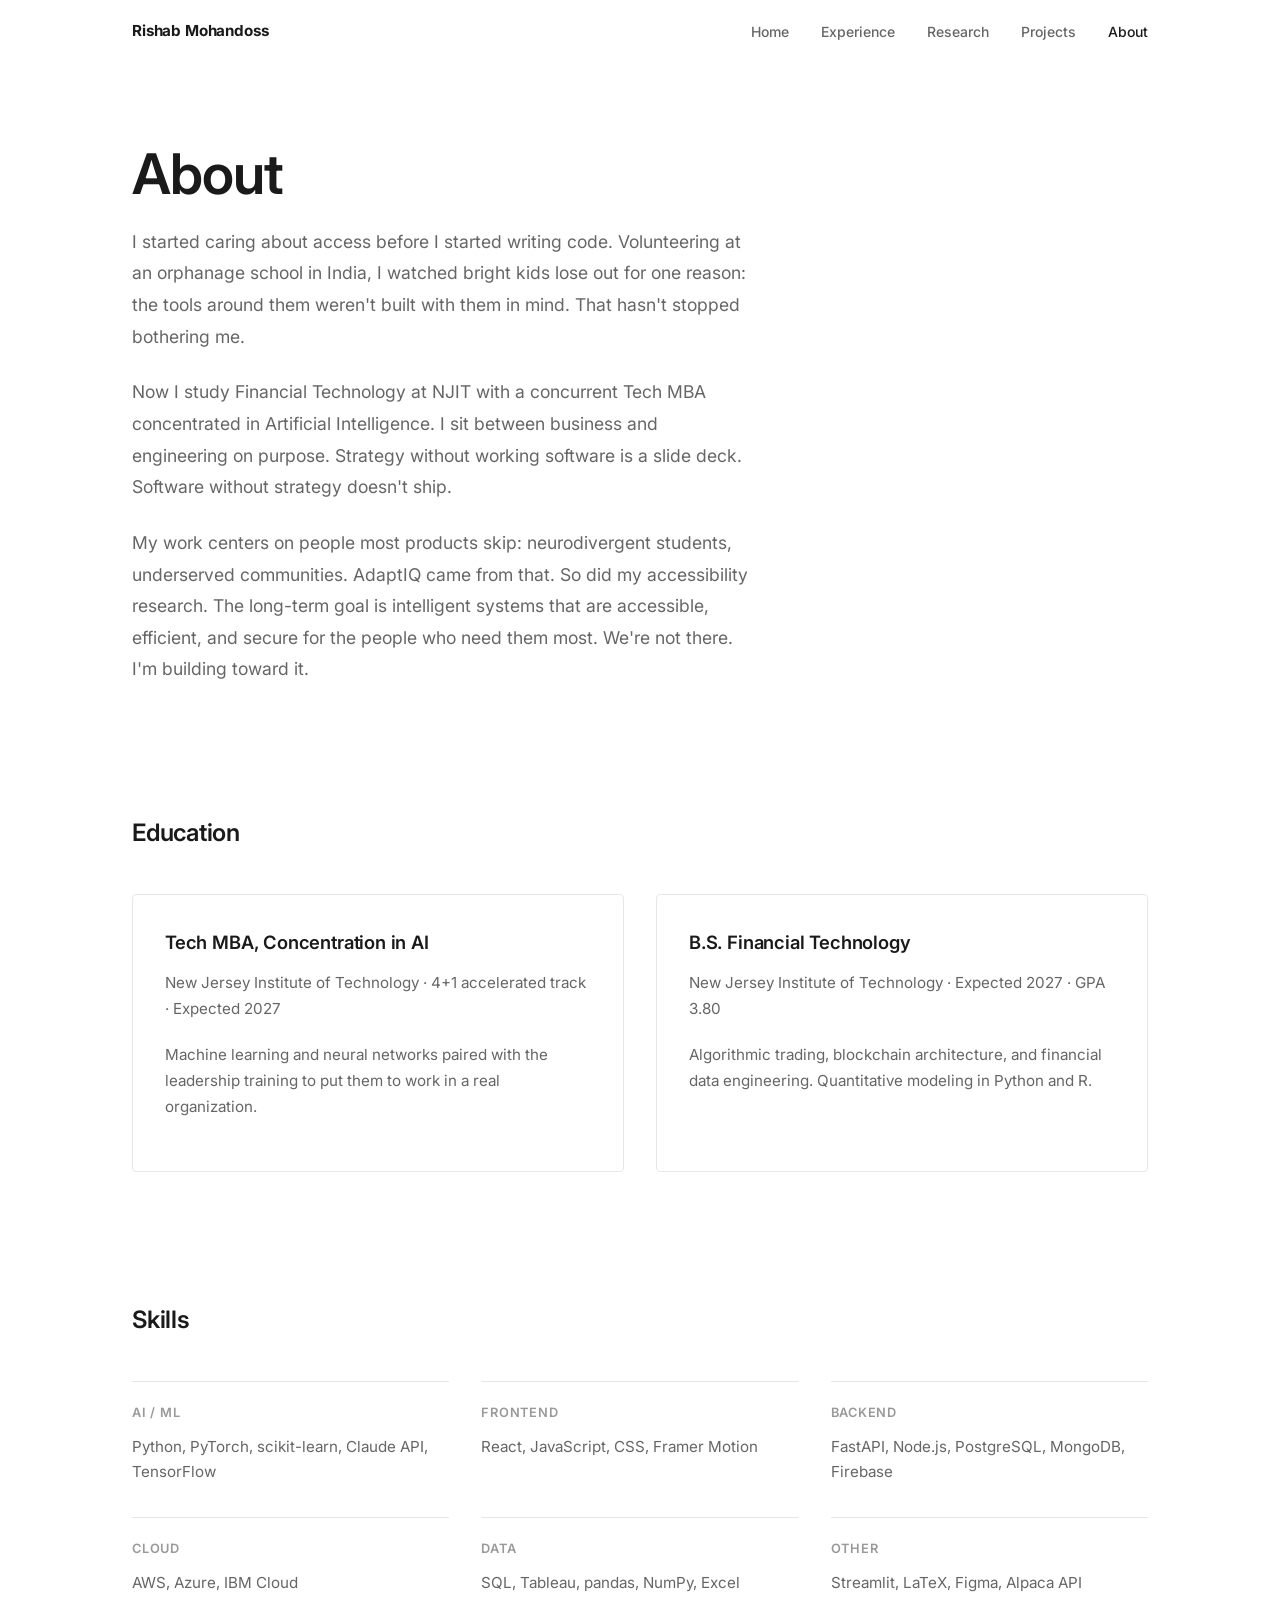
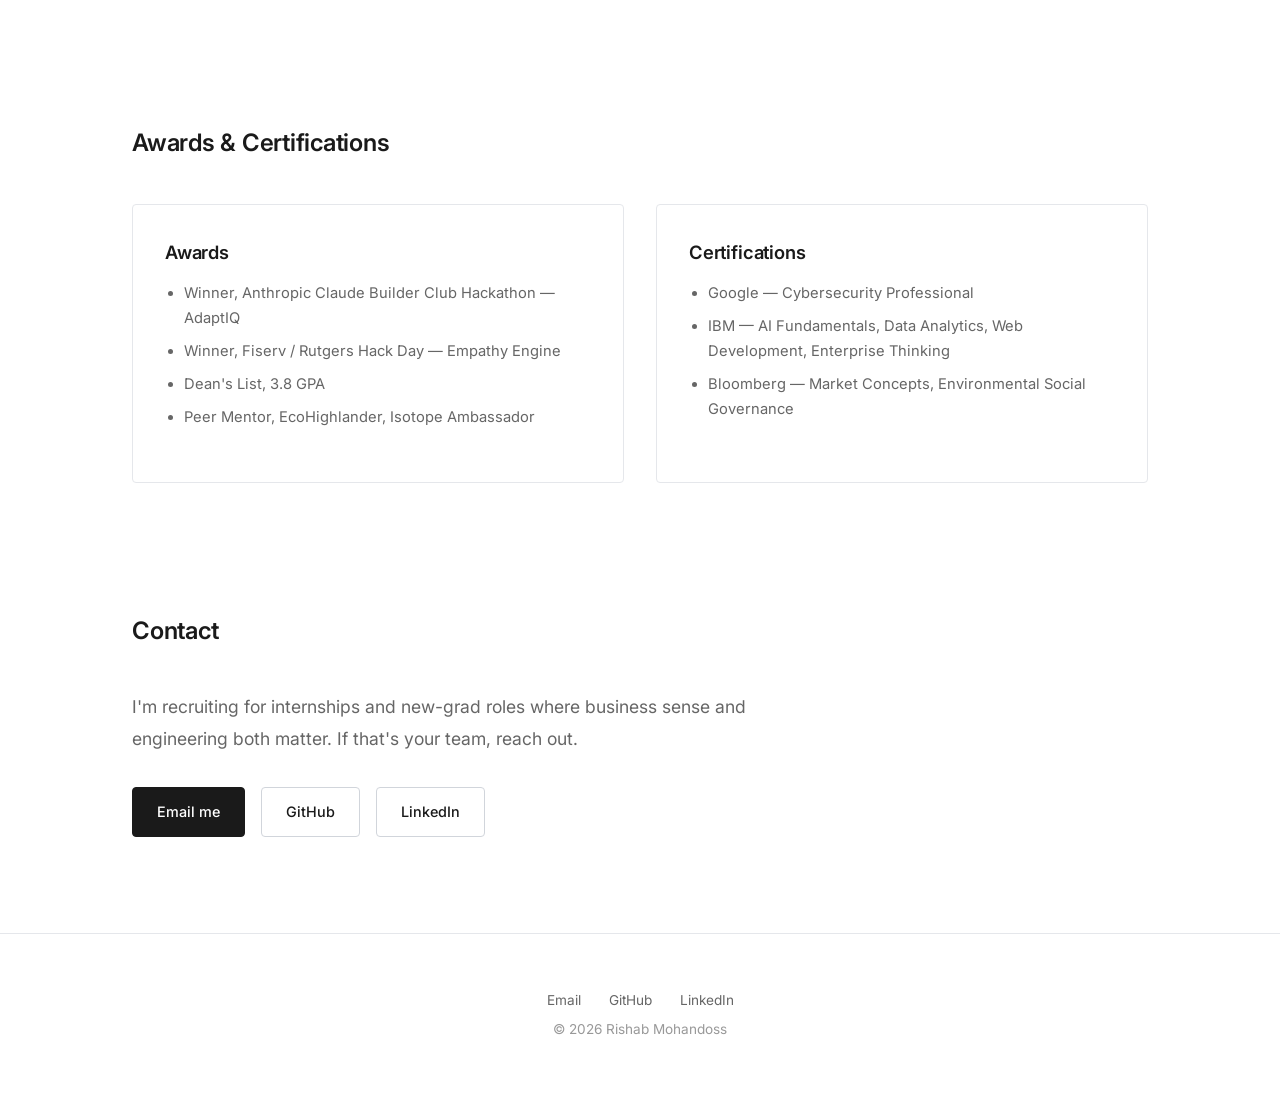
==== commit 0af3aa55: "Redesign v2: monochromatic light theme, Apple/Stripe-style minimalism - White background, single cha" ====
--- a/about.html
+++ b/about.html
@@ -9,12 +9,9 @@
 </head>
 <body>
 
-  <div class="progress-bar" id="progressBar"></div>
-  <canvas id="particles" aria-hidden="true"></canvas>
-
   <header class="site-header" id="siteHeader">
     <nav aria-label="Main navigation">
-      <a class="brand" href="index.html">RM</a>
+      <a class="brand" href="index.html">Rishab Mohandoss</a>
       <button class="nav-toggle" id="navToggle" aria-expanded="false" aria-controls="navMenu" aria-label="Toggle navigation menu">
         <span></span><span></span><span></span>
       </button>
@@ -32,7 +29,7 @@
     <h1 class="page-title">About</h1>
 
     <section class="reveal" aria-label="Biography">
-      <div style="max-width: 680px; color: var(--text-dim);">
+      <div class="prose">
         <p>
           I started caring about access before I started writing code. Volunteering at an orphanage school in
           India, I watched bright kids lose out for one reason: the tools around them weren't built with them
@@ -54,13 +51,13 @@
 
     <section class="reveal" aria-label="Education">
       <h2 class="section-heading">Education</h2>
-      <div class="card-grid" data-stagger>
-        <article class="card reveal">
+      <div class="card-grid">
+        <article class="card">
           <h3>Tech MBA, Concentration in AI</h3>
           <p>New Jersey Institute of Technology · 4+1 accelerated track · Expected 2027</p>
           <p>Machine learning and neural networks paired with the leadership training to put them to work in a real organization.</p>
         </article>
-        <article class="card reveal">
+        <article class="card">
           <h3>B.S. Financial Technology</h3>
           <p>New Jersey Institute of Technology · Expected 2027 · GPA 3.80</p>
           <p>Algorithmic trading, blockchain architecture, and financial data engineering. Quantitative modeling in Python and R.</p>
@@ -70,28 +67,28 @@
 
     <section class="reveal" aria-label="Skills">
       <h2 class="section-heading">Skills</h2>
-      <div class="skill-groups" data-stagger>
-        <div class="skill-group reveal">
+      <div class="skill-groups">
+        <div class="skill-group">
           <h3>AI / ML</h3>
           <p>Python, PyTorch, scikit-learn, Claude API, TensorFlow</p>
         </div>
-        <div class="skill-group reveal">
+        <div class="skill-group">
           <h3>Frontend</h3>
-          <p>React, JavaScript, CSS, Vanta.js, GSAP, Framer Motion</p>
+          <p>React, JavaScript, CSS, Framer Motion</p>
         </div>
-        <div class="skill-group reveal">
+        <div class="skill-group">
           <h3>Backend</h3>
           <p>FastAPI, Node.js, PostgreSQL, MongoDB, Firebase</p>
         </div>
-        <div class="skill-group reveal">
+        <div class="skill-group">
           <h3>Cloud</h3>
           <p>AWS, Azure, IBM Cloud</p>
         </div>
-        <div class="skill-group reveal">
+        <div class="skill-group">
           <h3>Data</h3>
           <p>SQL, Tableau, pandas, NumPy, Excel</p>
         </div>
-        <div class="skill-group reveal">
+        <div class="skill-group">
           <h3>Other</h3>
           <p>Streamlit, LaTeX, Figma, Alpaca API</p>
         </div>
@@ -100,8 +97,8 @@
 
     <section class="reveal" aria-label="Awards and certifications">
       <h2 class="section-heading">Awards &amp; Certifications</h2>
-      <div class="card-grid" data-stagger>
-        <article class="card reveal">
+      <div class="card-grid">
+        <article class="card">
           <h3>Awards</h3>
           <ul>
             <li>Winner, Anthropic Claude Builder Club Hackathon — AdaptIQ</li>
@@ -110,7 +107,7 @@
             <li>Peer Mentor, EcoHighlander, Isotope Ambassador</li>
           </ul>
         </article>
-        <article class="card reveal">
+        <article class="card">
           <h3>Certifications</h3>
           <ul>
             <li>Google — Cybersecurity Professional</li>
@@ -123,11 +120,13 @@
 
     <section class="reveal" aria-label="Contact">
       <h2 class="section-heading">Contact</h2>
-      <p style="color: var(--text-dim); max-width: 640px;">
-        I'm recruiting for internships and new-grad roles where business sense and engineering both matter.
-        If that's your team, reach out.
-      </p>
-      <div class="contact-row">
+      <div class="prose">
+        <p>
+          I'm recruiting for internships and new-grad roles where business sense and engineering both matter.
+          If that's your team, reach out.
+        </p>
+      </div>
+      <div class="contact-row" style="margin-top: 2rem;">
         <a href="mailto:rm2289@njit.edu" class="btn btn-primary">Email me</a>
         <a href="https://github.com/rishabmohandoss" class="btn btn-ghost" target="_blank" rel="noopener">GitHub</a>
         <a href="https://www.linkedin.com/in/rishab-mohandoss" class="btn btn-ghost" target="_blank" rel="noopener">LinkedIn</a>
--- a/css/style.css
+++ b/css/style.css
@@ -1,21 +1,23 @@
 /* ───────────────────────────────────────────
    Rishab Mohandoss — Portfolio
-   Dark indigo theme, shared across all pages
+   Monochromatic, light, minimal.
+   One accent: charcoal. Air is design.
    ─────────────────────────────────────────── */
 
-@import url('https://fonts.googleapis.com/css2?family=Michroma&display=swap');
+@import url('https://fonts.googleapis.com/css2?family=Inter:wght@400;500;600;700&display=swap');
 
 :root {
-  --bg: #0a0a12;
-  --accent: #6366f1;
-  --accent-2: #a78bfa;
-  --text: #f1f5f9;
-  --text-dim: #94a3b8;
-  --card: #1e1b4b;
-  --card-border: rgba(99, 102, 241, 0.3);
-  --card-hover: rgba(99, 102, 241, 0.1);
-  --font-display: 'Michroma', sans-serif;
-  --font-body: -apple-system, BlinkMacSystemFont, 'Segoe UI', Roboto, Helvetica, Arial, sans-serif;
+  --bg: #ffffff;
+  --bg-soft: #fafaf9;
+  --text: #1a1a1a;
+  --text-secondary: #666666;
+  --text-tertiary: #999999;
+  --border: #e5e7eb;
+  --border-dark: #d1d5db;
+  --accent: #1a1a1a;
+  --font-body: 'Inter', -apple-system, BlinkMacSystemFont, 'Segoe UI', sans-serif;
+  --font-mono: ui-monospace, 'SF Mono', 'Menlo', 'Courier New', monospace;
+  --ease: cubic-bezier(0.4, 0, 0.2, 1);
 }
 
 *, *::before, *::after { box-sizing: border-box; }
@@ -24,283 +26,259 @@
 
 body {
   margin: 0;
-  padding: 0;
   background: var(--bg);
   color: var(--text);
   font-family: var(--font-body);
   font-size: 1rem;
-  line-height: 1.6;
-  overflow-x: hidden;
-}
-
-img { max-width: 100%; height: auto; }
-
-a { color: var(--accent-2); }
+  line-height: 1.7;
+  -webkit-font-smoothing: antialiased;
+}
+
+img { max-width: 100%; height: auto; display: block; }
+
+a { color: var(--text); }
 
 :focus-visible {
   outline: 2px solid var(--accent);
   outline-offset: 3px;
-  border-radius: 4px;
-}
-
-/* ── Scroll progress bar ── */
-.progress-bar {
-  position: fixed;
-  top: 0; left: 0;
-  height: 3px;
-  width: 0%;
-  background: linear-gradient(90deg, var(--accent), var(--accent-2));
-  z-index: 2000;
-}
-
-/* ── Particle canvas ── */
-#particles {
-  position: fixed;
-  inset: 0;
-  z-index: 0;
-  pointer-events: none;
 }
 
 /* ── Header / nav ── */
 .site-header {
   position: fixed;
   top: 0; left: 0; right: 0;
-  z-index: 1000;
-  background: rgba(10, 10, 18, 0.85);
-  backdrop-filter: blur(14px);
-  -webkit-backdrop-filter: blur(14px);
-  border-bottom: 1px solid rgba(99, 102, 241, 0.15);
-  transition: border-color 0.3s ease;
-}
-.site-header.scrolled { border-bottom-color: var(--card-border); }
+  z-index: 100;
+  background: rgba(255, 255, 255, 0.9);
+  backdrop-filter: blur(12px);
+  -webkit-backdrop-filter: blur(12px);
+  border-bottom: 1px solid transparent;
+  transition: border-color 200ms ease;
+}
+.site-header.scrolled { border-bottom-color: var(--border); }
 
 .site-header nav {
-  max-width: 1100px;
+  max-width: 1080px;
   margin: 0 auto;
-  padding: 0.9rem 1.5rem;
+  padding: 1.1rem 2rem;
   display: flex;
   align-items: center;
   justify-content: space-between;
 }
 
 .brand {
-  font-family: var(--font-display);
-  font-size: 1rem;
-  color: var(--accent);
+  font-weight: 700;
+  font-size: 0.95rem;
+  letter-spacing: -0.01em;
+  color: var(--text);
   text-decoration: none;
-  letter-spacing: 0.08em;
 }
 
 .nav-menu {
   list-style: none;
   display: flex;
-  gap: 0.5rem;
+  gap: 2rem;
   margin: 0;
   padding: 0;
 }
 .nav-menu a {
-  display: block;
-  padding: 0.45rem 0.9rem;
-  color: var(--text-dim);
+  color: var(--text-secondary);
   text-decoration: none;
   font-size: 0.875rem;
   font-weight: 500;
-  border-radius: 8px;
-  transition: color 0.25s ease, background-color 0.25s ease;
-}
-.nav-menu a:hover { color: var(--text); background: var(--card-hover); }
-.nav-menu a.active { color: var(--accent-2); background: var(--card-hover); }
+  transition: color 200ms ease;
+}
+.nav-menu a:hover { color: var(--text); }
+.nav-menu a.active { color: var(--text); }
 
 .nav-toggle {
   display: none;
   background: none;
-  border: 1px solid var(--card-border);
-  border-radius: 8px;
-  padding: 0.4rem 0.6rem;
+  border: 1px solid var(--border);
+  border-radius: 4px;
+  padding: 0.45rem 0.6rem;
   cursor: pointer;
 }
 .nav-toggle span {
   display: block;
-  width: 20px; height: 2px;
+  width: 18px;
+  height: 2px;
   background: var(--text);
   margin: 4px 0;
-  transition: transform 0.3s ease, opacity 0.3s ease;
 }
 
 /* ── Layout ── */
 main {
-  position: relative;
-  z-index: 1;
-  max-width: 1100px;
+  max-width: 1080px;
   margin: 0 auto;
-  padding: 7rem 1.5rem 4rem;
-}
+  padding: 9rem 2rem 6rem;
+}
+
+section { margin-bottom: 8rem; }
+section:last-child { margin-bottom: 0; }
 
 .page-title {
-  font-family: var(--font-display);
-  font-size: 2rem;
-  font-weight: 600;
-  color: var(--accent);
-  margin: 0 0 0.75rem;
-  line-height: 1.3;
+  font-size: clamp(2.4rem, 5vw, 3.5rem);
+  font-weight: 600;
+  line-height: 1.1;
+  letter-spacing: -0.02em;
+  margin: 0 0 1.25rem;
 }
 .page-intro {
-  color: var(--text-dim);
-  max-width: 640px;
-  margin: 0 0 3.5rem;
-}
-
-section { margin-bottom: 5rem; }
+  color: var(--text-secondary);
+  font-size: 1.15rem;
+  max-width: 600px;
+  margin: 0 0 6rem;
+}
 
 .section-heading {
-  font-family: var(--font-display);
-  font-size: 1.4rem;
-  color: var(--accent);
-  margin: 0 0 1.75rem;
-  line-height: 1.4;
-}
-
-/* ── Hero (home) ── */
+  font-size: 1.5rem;
+  font-weight: 600;
+  letter-spacing: -0.01em;
+  margin: 0 0 2.5rem;
+}
+
+/* ── Hero ── */
 .hero {
-  min-height: calc(100vh - 5rem);
-  display: flex;
-  flex-direction: column;
-  justify-content: center;
-  position: relative;
+  min-height: 70vh;
+  display: flex;
+  align-items: center;
 }
 .hero-grid {
   display: grid;
-  grid-template-columns: 1.4fr 1fr;
-  gap: 3rem;
+  grid-template-columns: 1.5fr 1fr;
+  gap: 5rem;
   align-items: center;
+  width: 100%;
 }
 .hero h1 {
-  font-family: var(--font-display);
-  font-size: clamp(1.8rem, 4.5vw, 3rem);
-  font-weight: 600;
-  color: var(--accent);
-  line-height: 1.25;
-  margin: 0 0 1.25rem;
+  font-size: clamp(2.4rem, 5.5vw, 4rem);
+  font-weight: 600;
+  line-height: 1.1;
+  letter-spacing: -0.025em;
+  margin: 0 0 1.75rem;
 }
 .hero-sub {
-  font-size: 1.1rem;
-  color: var(--text-dim);
-  margin: 0 0 2rem;
+  font-size: 1.25rem;
+  color: var(--text-secondary);
+  line-height: 1.6;
+  margin: 0 0 2.5rem;
+  max-width: 480px;
 }
 .hero-photo {
-  width: min(280px, 70vw);
-  border-radius: 20px;
-  border: 1px solid var(--card-border);
-  box-shadow: 0 25px 60px rgba(0, 0, 0, 0.5), 0 0 40px rgba(99, 102, 241, 0.15);
-  justify-self: center;
-}
-.scroll-cue {
-  position: absolute;
-  bottom: 1.5rem;
-  left: 50%;
-  transform: translateX(-50%);
-  font-size: 0.72rem;
-  letter-spacing: 0.18em;
-  color: var(--text-dim);
-  animation: cue-bounce 2.2s ease infinite;
-}
-@keyframes cue-bounce {
-  0%, 100% { transform: translate(-50%, 0); }
-  50% { transform: translate(-50%, -8px); }
-}
-
-/* Hero entrance */
-.hero-in {
-  opacity: 0;
-  transform: translateY(20px);
-  animation: hero-in 0.7s cubic-bezier(0.33, 1, 0.68, 1) forwards;
-}
-.hero-in:nth-child(2) { animation-delay: 0.15s; }
-.hero-in:nth-child(3) { animation-delay: 0.3s; }
-@keyframes hero-in {
-  to { opacity: 1; transform: translateY(0); }
+  width: min(300px, 70vw);
+  border-radius: 4px;
+  justify-self: end;
+  filter: grayscale(20%);
 }
 
 /* ── Buttons ── */
 .btn {
   display: inline-block;
-  padding: 0.75rem 1.6rem;
-  border-radius: 10px;
+  padding: 0.75rem 1.5rem;
+  font-size: 0.9rem;
+  font-weight: 500;
   text-decoration: none;
-  font-weight: 600;
-  font-size: 0.9rem;
-  transition: transform 0.25s ease, box-shadow 0.25s ease, background 0.25s ease;
+  border-radius: 4px;
+  transition: background 200ms ease, border-color 200ms ease;
 }
 .btn-primary {
   background: var(--accent);
-  color: #fff;
-}
-.btn-primary:hover {
-  transform: translateY(-2px);
-  box-shadow: 0 10px 30px rgba(99, 102, 241, 0.35);
-}
+  color: #ffffff;
+  border: 1px solid var(--accent);
+}
+.btn-primary:hover { background: #000000; }
 .btn-ghost {
-  border: 1px solid var(--card-border);
+  background: transparent;
   color: var(--text);
-}
-.btn-ghost:hover { background: var(--card-hover); }
+  border: 1px solid var(--border-dark);
+}
+.btn-ghost:hover {
+  background: rgba(0, 0, 0, 0.02);
+  border-color: var(--text-tertiary);
+}
 
 /* ── Stats ── */
 .stats {
   display: grid;
   grid-template-columns: repeat(4, 1fr);
-  gap: 1.25rem;
+  border-top: 1px solid var(--border);
+  border-bottom: 1px solid var(--border);
 }
 .stat {
-  background: var(--card);
-  border: 1px solid var(--card-border);
-  border-radius: 14px;
-  padding: 1.75rem 1.25rem;
-  text-align: center;
-  transition: background 0.25s ease, transform 0.25s ease;
-}
-.stat:hover { background: #232057; transform: translateY(-3px); }
+  padding: 3rem 2rem;
+  text-align: left;
+}
+.stat + .stat { border-left: 1px solid var(--border); }
 .stat-number {
-  font-family: var(--font-display);
-  font-size: 2rem;
-  color: var(--accent-2);
   display: block;
-  margin-bottom: 0.4rem;
+  font-family: var(--font-mono);
+  font-size: 2.5rem;
+  font-weight: 700;
+  letter-spacing: -0.02em;
+  margin-bottom: 0.5rem;
 }
 .stat-label {
-  font-size: 0.85rem;
-  color: var(--text-dim);
-}
+  font-size: 0.875rem;
+  color: var(--text-secondary);
+}
+
+/* ── Soft section (light gray band) ── */
+.band {
+  background: var(--bg-soft);
+  border-top: 1px solid var(--border);
+  border-bottom: 1px solid var(--border);
+  margin-left: calc(50% - 50vw);
+  margin-right: calc(50% - 50vw);
+  padding: 6rem calc(50vw - 50% + 2rem);
+}
+
+.prose {
+  max-width: 620px;
+  color: var(--text-secondary);
+  font-size: 1.1rem;
+  line-height: 1.8;
+}
+.prose p { margin: 0 0 1.5rem; }
+.prose p:last-child { margin-bottom: 0; }
+.prose strong { color: var(--text); font-weight: 600; }
 
 /* ── Cards ── */
 .card {
-  background: var(--card);
-  border: 1px solid var(--card-border);
-  border-radius: 16px;
-  padding: 1.75rem;
-  transition: background 0.25s ease, transform 0.25s ease, border-color 0.25s ease;
+  background: var(--bg);
+  border: 1px solid var(--border);
+  border-radius: 4px;
+  padding: 2rem;
+  transition: border-color 200ms ease, background 200ms ease;
 }
 .card:hover {
-  background: #232057;
-  border-color: rgba(99, 102, 241, 0.5);
-  transform: translateY(-4px);
+  border-color: var(--border-dark);
+  background: rgba(0, 0, 0, 0.02);
 }
 .card h3 {
-  font-family: var(--font-display);
-  font-size: 1.1rem;
-  color: var(--accent-2);
-  margin: 0 0 0.6rem;
-  line-height: 1.45;
-}
-.card p { color: var(--text-dim); font-size: 0.95rem; margin: 0 0 1rem; }
-.card ul { color: var(--text-dim); font-size: 0.92rem; padding-left: 1.2rem; margin: 0 0 1rem; }
-.card li { margin-bottom: 0.45rem; }
+  font-size: 1.15rem;
+  font-weight: 600;
+  letter-spacing: -0.01em;
+  margin: 0 0 0.75rem;
+}
+.card p {
+  color: var(--text-secondary);
+  font-size: 0.95rem;
+  margin: 0 0 1.25rem;
+}
+.card ul {
+  color: var(--text-secondary);
+  font-size: 0.92rem;
+  padding-left: 1.2rem;
+  margin: 0 0 1.25rem;
+}
+.card li { margin-bottom: 0.5rem; }
 
 .card-grid {
   display: grid;
   grid-template-columns: repeat(2, 1fr);
-  gap: 1.5rem;
-}
+  gap: 2rem;
+}
+.card-grid-3 { grid-template-columns: repeat(3, 1fr); }
 .card-grid .span-2 { grid-column: span 2; }
 
 .card-meta {
@@ -309,161 +287,202 @@
   align-items: baseline;
   gap: 1rem;
   flex-wrap: wrap;
-  margin-bottom: 0.75rem;
-}
-.card-meta .role { color: var(--text-dim); font-size: 0.85rem; }
+  margin-bottom: 1rem;
+}
+.card-meta .role {
+  color: var(--text-tertiary);
+  font-size: 0.85rem;
+}
 
 /* ── Tags & badges ── */
-.tags { display: flex; flex-wrap: wrap; gap: 0.5rem; margin-top: 0.5rem; }
+.tags {
+  display: flex;
+  flex-wrap: wrap;
+  gap: 0.5rem;
+}
 .tag {
-  font-size: 0.7rem;
-  letter-spacing: 0.06em;
-  text-transform: uppercase;
+  font-size: 0.75rem;
+  font-weight: 500;
+  color: var(--text-secondary);
   padding: 0.25rem 0.7rem;
-  border-radius: 999px;
-  background: rgba(99, 102, 241, 0.15);
-  border: 1px solid var(--card-border);
-  color: var(--text-dim);
+  border: 1px solid var(--border);
+  border-radius: 4px;
 }
 .badge {
   display: inline-block;
-  font-size: 0.72rem;
-  font-weight: 700;
-  letter-spacing: 0.05em;
-  padding: 0.3rem 0.75rem;
-  border-radius: 999px;
-  background: rgba(167, 139, 250, 0.15);
-  border: 1px solid rgba(167, 139, 250, 0.4);
-  color: var(--accent-2);
-  margin: 0 0.4rem 0.5rem 0;
-}
-.badge-win {
-  background: rgba(250, 204, 21, 0.12);
-  border-color: rgba(250, 204, 21, 0.35);
-  color: #fde047;
-}
-
-.card-links { display: flex; gap: 0.6rem; flex-wrap: wrap; margin-top: 1rem; }
+  font-size: 0.75rem;
+  font-weight: 600;
+  color: var(--text);
+  border: 1px solid var(--border-dark);
+  border-radius: 4px;
+  padding: 0.3rem 0.7rem;
+  margin: 0 0.5rem 1rem 0;
+}
+
+.card-links {
+  display: flex;
+  gap: 0.75rem;
+  flex-wrap: wrap;
+  margin-top: 1.25rem;
+}
 .card-link {
-  font-size: 0.75rem;
-  letter-spacing: 0.08em;
-  text-transform: uppercase;
+  font-size: 0.85rem;
+  font-weight: 500;
   text-decoration: none;
-  padding: 0.4rem 0.9rem;
-  border-radius: 8px;
-  transition: background 0.2s ease;
-}
-.card-link.primary { background: var(--accent); color: #fff; }
-.card-link.primary:hover { background: #4f51d8; }
-.card-link.secondary { border: 1px solid var(--card-border); color: var(--accent-2); }
-.card-link.secondary:hover { background: var(--card-hover); }
-
-/* ── Sticky timeline (experience) ── */
+  padding: 0.45rem 1rem;
+  border-radius: 4px;
+  transition: background 200ms ease, border-color 200ms ease;
+}
+.card-link.primary {
+  background: var(--accent);
+  color: #ffffff;
+  border: 1px solid var(--accent);
+}
+.card-link.primary:hover { background: #000000; }
+.card-link.secondary {
+  border: 1px solid var(--border-dark);
+  color: var(--text);
+}
+.card-link.secondary:hover { background: rgba(0, 0, 0, 0.02); }
+
+/* ── Sticky timeline ── */
 .timeline-item {
   display: grid;
-  grid-template-columns: 280px 1fr;
-  gap: 2.5rem;
-  padding: 3rem 0;
-  border-top: 1px solid rgba(99, 102, 241, 0.15);
-}
-.timeline-item:first-of-type { border-top: none; padding-top: 1rem; }
-
-.timeline-label { position: relative; }
+  grid-template-columns: 1fr 3fr;
+  gap: 3rem;
+  padding: 4rem 0;
+  border-top: 1px solid var(--border);
+}
+.timeline-item:first-of-type { border-top: none; padding-top: 0; }
+
 .timeline-label .sticky-box {
   position: sticky;
-  top: 6rem;
+  top: 5.5rem;
 }
 .timeline-date {
-  font-family: var(--font-display);
-  font-size: 0.78rem;
-  color: var(--accent);
-  letter-spacing: 0.06em;
   display: block;
-  margin-bottom: 0.6rem;
+  font-family: var(--font-mono);
+  font-size: 0.8rem;
+  color: var(--text-tertiary);
+  margin-bottom: 0.75rem;
 }
 .timeline-label h3 {
-  font-size: 1.15rem;
-  font-weight: 600;
-  margin: 0 0 0.3rem;
+  font-size: 1.1rem;
+  font-weight: 600;
+  line-height: 1.4;
+  margin: 0 0 0.4rem;
+}
+.timeline-label .org {
+  display: block;
+  font-size: 0.9rem;
+  color: var(--text-secondary);
+}
+.timeline-label .loc {
+  display: block;
+  font-size: 0.82rem;
+  color: var(--text-tertiary);
+}
+
+.timeline-body p {
+  color: var(--text-secondary);
+  margin-top: 0;
+}
+.timeline-body ul {
+  color: var(--text-secondary);
+  padding-left: 1.2rem;
+  margin-bottom: 1.5rem;
+}
+.timeline-body li { margin-bottom: 0.6rem; }
+
+.highlight-box {
+  border-left: 2px solid var(--accent);
+  padding: 0.25rem 0 0.25rem 1.25rem;
+  margin: 1.5rem 0;
+  font-size: 0.95rem;
   color: var(--text);
 }
-.timeline-label .org { color: var(--accent-2); font-size: 0.9rem; display: block; }
-.timeline-label .loc { color: var(--text-dim); font-size: 0.82rem; font-style: italic; }
-
-.timeline-body p { color: var(--text-dim); margin-top: 0; }
-.timeline-body ul { color: var(--text-dim); padding-left: 1.2rem; }
-.timeline-body li { margin-bottom: 0.6rem; }
-
-.highlight-box {
-  margin-top: 1.25rem;
-  background: rgba(99, 102, 241, 0.08);
-  border-left: 3px solid var(--accent);
-  border-radius: 0 8px 8px 0;
-  padding: 0.8rem 1.1rem;
-  font-size: 0.92rem;
-  color: var(--text);
-}
-.highlight-box strong { color: var(--accent-2); }
-
-/* ── Skills (about) ── */
+
+/* ── Skills ── */
 .skill-groups {
   display: grid;
   grid-template-columns: repeat(3, 1fr);
-  gap: 1.5rem;
+  gap: 2rem;
 }
 .skill-group {
-  background: var(--card);
-  border: 1px solid var(--card-border);
-  border-radius: 14px;
-  padding: 1.4rem;
+  border-top: 1px solid var(--border);
+  padding-top: 1.25rem;
 }
 .skill-group h3 {
-  font-family: var(--font-display);
-  font-size: 0.85rem;
-  color: var(--accent);
-  margin: 0 0 0.8rem;
-  letter-spacing: 0.04em;
-}
-.skill-group p { margin: 0; color: var(--text-dim); font-size: 0.92rem; }
+  font-size: 0.8rem;
+  font-weight: 600;
+  text-transform: uppercase;
+  letter-spacing: 0.06em;
+  color: var(--text-tertiary);
+  margin: 0 0 0.6rem;
+}
+.skill-group p {
+  margin: 0;
+  color: var(--text-secondary);
+  font-size: 0.95rem;
+}
 
 /* ── Contact ── */
-.contact-row { display: flex; gap: 1rem; flex-wrap: wrap; }
+.contact-row {
+  display: flex;
+  gap: 1rem;
+  flex-wrap: wrap;
+}
 
 /* ── Footer ── */
 footer {
-  position: relative;
-  z-index: 1;
-  border-top: 1px solid rgba(99, 102, 241, 0.15);
-  padding: 2rem 1.5rem;
+  border-top: 1px solid var(--border);
+  padding: 3rem 2rem;
   text-align: center;
-  color: var(--text-dim);
+  color: var(--text-tertiary);
   font-size: 0.85rem;
 }
-footer a { color: var(--text-dim); text-decoration: none; margin: 0 0.6rem; }
-footer a:hover { color: var(--accent-2); }
+footer p { margin: 0.4rem 0; }
+footer a {
+  color: var(--text-secondary);
+  text-decoration: none;
+  margin: 0 0.75rem;
+  transition: color 200ms ease;
+}
+footer a:hover { color: var(--text); }
 
 /* ── Scroll reveal ── */
 .reveal {
   opacity: 0;
-  transform: translateY(20px);
-  transition: opacity 0.6s ease, transform 0.6s ease;
-  transition-delay: var(--reveal-delay, 0s);
-}
-.reveal.visible { opacity: 1; transform: translateY(0); }
+  transform: translateY(12px);
+  transition: opacity 400ms var(--ease), transform 400ms var(--ease);
+}
+.reveal.is-visible {
+  opacity: 1;
+  transform: translateY(0);
+}
 
 /* ── Reduced motion ── */
 @media (prefers-reduced-motion: reduce) {
   html { scroll-behavior: auto; }
-  .reveal { opacity: 1; transform: none; transition: none; }
-  .hero-in { opacity: 1; transform: none; animation: none; }
-  .scroll-cue { animation: none; }
-  .stat:hover, .card:hover, .btn-primary:hover { transform: none; }
-  [data-parallax] { transform: none !important; }
-}
-
-/* ── Mobile ── */
+  .reveal {
+    opacity: 1;
+    transform: none;
+    transition: none;
+  }
+}
+
+/* ── Tablet & mobile ── */
+@media (max-width: 900px) {
+  .stats { grid-template-columns: repeat(2, 1fr); }
+  .stat:nth-child(3) { border-left: none; }
+  .stat:nth-child(n+3) { border-top: 1px solid var(--border); }
+  .card-grid-3 { grid-template-columns: repeat(2, 1fr); }
+}
+
 @media (max-width: 768px) {
-  main { padding-top: 6rem; }
+  main { padding: 7rem 1.25rem 4rem; }
+  section { margin-bottom: 5rem; }
+  .page-intro { margin-bottom: 3.5rem; }
 
   .nav-toggle { display: block; }
   .nav-menu {
@@ -472,21 +491,34 @@
     top: 100%; left: 0; right: 0;
     flex-direction: column;
     gap: 0;
-    background: rgba(10, 10, 18, 0.97);
-    border-bottom: 1px solid var(--card-border);
-    padding: 0.5rem 1rem 1rem;
+    background: #ffffff;
+    border-bottom: 1px solid var(--border);
+    padding: 0.5rem 1.25rem 1rem;
   }
   .nav-menu.open { display: flex; }
-  .nav-menu a { padding: 0.8rem 1rem; }
-
-  .hero-grid { grid-template-columns: 1fr; gap: 2rem; text-align: center; }
-  .hero-photo { order: -1; width: min(200px, 60vw); }
-
-  .stats { grid-template-columns: repeat(2, 1fr); }
-  .card-grid { grid-template-columns: 1fr; }
+  .nav-menu a { display: block; padding: 0.8rem 0; }
+
+  .hero { min-height: auto; padding-top: 1rem; }
+  .hero-grid {
+    grid-template-columns: 1fr;
+    gap: 2.5rem;
+    text-align: left;
+  }
+  .hero-photo { order: -1; justify-self: start; width: min(180px, 50vw); }
+
+  .stat { padding: 2rem 1.25rem; }
+  .stat-number { font-size: 2rem; }
+
+  .card-grid, .card-grid-3 { grid-template-columns: 1fr; }
   .card-grid .span-2 { grid-column: span 1; }
-  .skill-groups { grid-template-columns: 1fr; }
-
-  .timeline-item { grid-template-columns: 1fr; gap: 1rem; padding: 2rem 0; }
+  .skill-groups { grid-template-columns: 1fr; gap: 1.5rem; }
+
+  .timeline-item {
+    grid-template-columns: 1fr;
+    gap: 1.25rem;
+    padding: 2.5rem 0;
+  }
   .timeline-label .sticky-box { position: static; }
-}
+
+  .band { padding-top: 4rem; padding-bottom: 4rem; }
+}
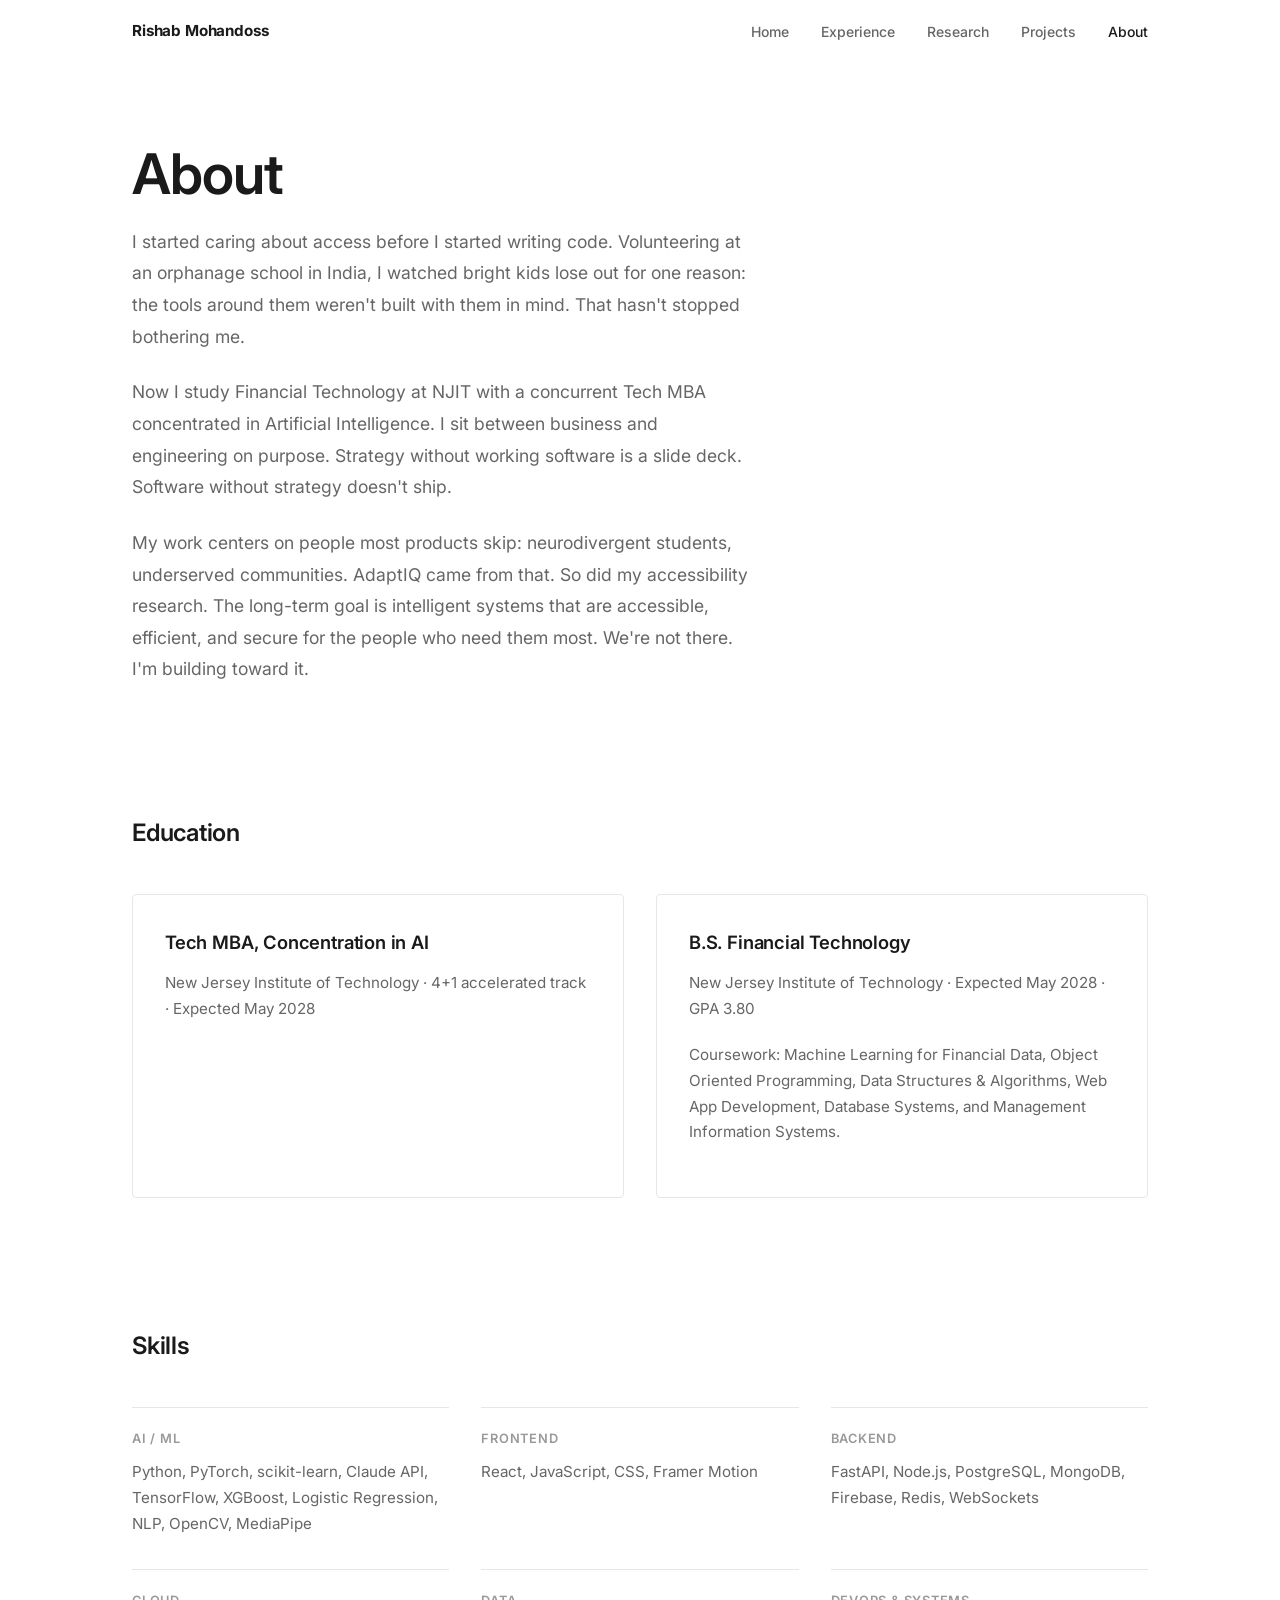
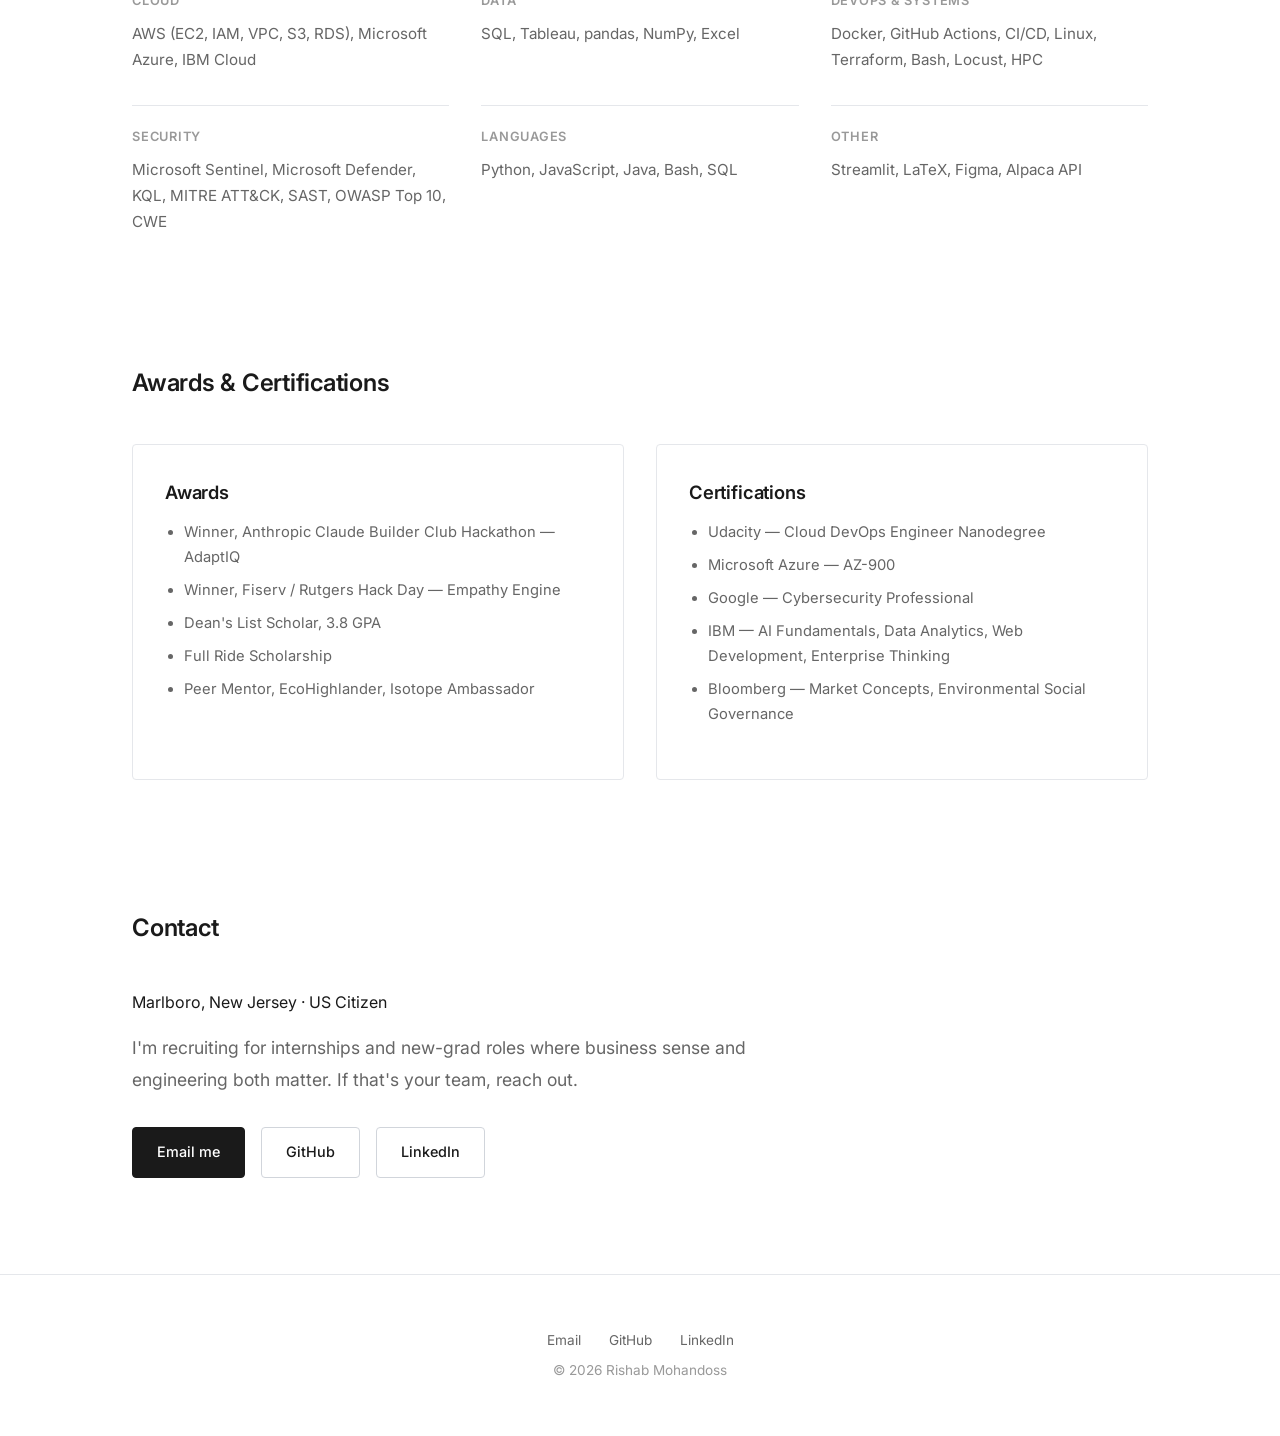
==== commit 16e464e3: "Align portfolio content with updated Cloud DevOps resume" ====
--- a/about.html
+++ b/about.html
@@ -54,13 +54,12 @@
       <div class="card-grid">
         <article class="card">
           <h3>Tech MBA, Concentration in AI</h3>
-          <p>New Jersey Institute of Technology · 4+1 accelerated track · Expected 2027</p>
-          <p>Machine learning and neural networks paired with the leadership training to put them to work in a real organization.</p>
+          <p>New Jersey Institute of Technology · 4+1 accelerated track · Expected May 2028</p>
         </article>
         <article class="card">
           <h3>B.S. Financial Technology</h3>
-          <p>New Jersey Institute of Technology · Expected 2027 · GPA 3.80</p>
-          <p>Algorithmic trading, blockchain architecture, and financial data engineering. Quantitative modeling in Python and R.</p>
+          <p>New Jersey Institute of Technology · Expected May 2028 · GPA 3.80</p>
+          <p>Coursework: Machine Learning for Financial Data, Object Oriented Programming, Data Structures &amp; Algorithms, Web App Development, Database Systems, and Management Information Systems.</p>
         </article>
       </div>
     </section>
@@ -70,7 +69,7 @@
       <div class="skill-groups">
         <div class="skill-group">
           <h3>AI / ML</h3>
-          <p>Python, PyTorch, scikit-learn, Claude API, TensorFlow</p>
+          <p>Python, PyTorch, scikit-learn, Claude API, TensorFlow, XGBoost, Logistic Regression, NLP, OpenCV, MediaPipe</p>
         </div>
         <div class="skill-group">
           <h3>Frontend</h3>
@@ -78,15 +77,27 @@
         </div>
         <div class="skill-group">
           <h3>Backend</h3>
-          <p>FastAPI, Node.js, PostgreSQL, MongoDB, Firebase</p>
+          <p>FastAPI, Node.js, PostgreSQL, MongoDB, Firebase, Redis, WebSockets</p>
         </div>
         <div class="skill-group">
           <h3>Cloud</h3>
-          <p>AWS, Azure, IBM Cloud</p>
+          <p>AWS (EC2, IAM, VPC, S3, RDS), Microsoft Azure, IBM Cloud</p>
         </div>
         <div class="skill-group">
           <h3>Data</h3>
           <p>SQL, Tableau, pandas, NumPy, Excel</p>
+        </div>
+        <div class="skill-group">
+          <h3>DevOps &amp; Systems</h3>
+          <p>Docker, GitHub Actions, CI/CD, Linux, Terraform, Bash, Locust, HPC</p>
+        </div>
+        <div class="skill-group">
+          <h3>Security</h3>
+          <p>Microsoft Sentinel, Microsoft Defender, KQL, MITRE ATT&amp;CK, SAST, OWASP Top 10, CWE</p>
+        </div>
+        <div class="skill-group">
+          <h3>Languages</h3>
+          <p>Python, JavaScript, Java, Bash, SQL</p>
         </div>
         <div class="skill-group">
           <h3>Other</h3>
@@ -103,13 +114,16 @@
           <ul>
             <li>Winner, Anthropic Claude Builder Club Hackathon — AdaptIQ</li>
             <li>Winner, Fiserv / Rutgers Hack Day — Empathy Engine</li>
-            <li>Dean's List, 3.8 GPA</li>
+            <li>Dean's List Scholar, 3.8 GPA</li>
+            <li>Full Ride Scholarship</li>
             <li>Peer Mentor, EcoHighlander, Isotope Ambassador</li>
           </ul>
         </article>
         <article class="card">
           <h3>Certifications</h3>
           <ul>
+            <li>Udacity — Cloud DevOps Engineer Nanodegree</li>
+            <li>Microsoft Azure — AZ-900</li>
             <li>Google — Cybersecurity Professional</li>
             <li>IBM — AI Fundamentals, Data Analytics, Web Development, Enterprise Thinking</li>
             <li>Bloomberg — Market Concepts, Environmental Social Governance</li>
@@ -120,6 +134,7 @@
 
     <section class="reveal" aria-label="Contact">
       <h2 class="section-heading">Contact</h2>
+      <p>Marlboro, New Jersey · US Citizen</p>
       <div class="prose">
         <p>
           I'm recruiting for internships and new-grad roles where business sense and engineering both matter.
@@ -127,7 +142,7 @@
         </p>
       </div>
       <div class="contact-row" style="margin-top: 2rem;">
-        <a href="mailto:rm2289@njit.edu" class="btn btn-primary">Email me</a>
+        <a href="mailto:rishabmohandoss@gmail.com" class="btn btn-primary">Email me</a>
         <a href="https://github.com/rishabmohandoss" class="btn btn-ghost" target="_blank" rel="noopener">GitHub</a>
         <a href="https://www.linkedin.com/in/rishab-mohandoss" class="btn btn-ghost" target="_blank" rel="noopener">LinkedIn</a>
       </div>
@@ -137,7 +152,7 @@
 
   <footer>
     <p>
-      <a href="mailto:rm2289@njit.edu">Email</a>
+      <a href="mailto:rishabmohandoss@gmail.com">Email</a>
       <a href="https://github.com/rishabmohandoss" target="_blank" rel="noopener">GitHub</a>
       <a href="https://www.linkedin.com/in/rishab-mohandoss" target="_blank" rel="noopener">LinkedIn</a>
     </p>
--- a/css/style.css
+++ b/css/style.css
@@ -164,11 +164,32 @@
   margin: 0 0 2.5rem;
   max-width: 480px;
 }
+.hero-photo-wrap {
+  justify-self: end;
+  margin: 0;
+  text-align: center;
+}
+.hero-photo-frame {
+  width: min(300px, 70vw);
+  aspect-ratio: 4 / 5;
+  position: relative;
+  overflow: hidden;
+  border-radius: 50% 50% 16px 16px / 40% 40% 16px 16px;
+}
 .hero-photo {
-  width: min(300px, 70vw);
-  border-radius: 4px;
-  justify-self: end;
-  filter: grayscale(20%);
+  position: absolute;
+  width: 300%;
+  max-width: none;
+  height: 300%;
+  left: -100%;
+  top: -100%;
+  object-fit: cover;
+  object-position: 47% 43%;
+}
+.hero-photo-wrap figcaption {
+  margin-top: 0.5rem;
+  font-size: 0.85rem;
+  color: var(--text-secondary);
 }
 
 /* ── Buttons ── */
@@ -504,7 +525,8 @@
     gap: 2.5rem;
     text-align: left;
   }
-  .hero-photo { order: -1; justify-self: start; width: min(180px, 50vw); }
+  .hero-photo-wrap { order: -1; justify-self: start; }
+  .hero-photo-frame { width: min(220px, 60vw); }
 
   .stat { padding: 2rem 1.25rem; }
   .stat-number { font-size: 2rem; }
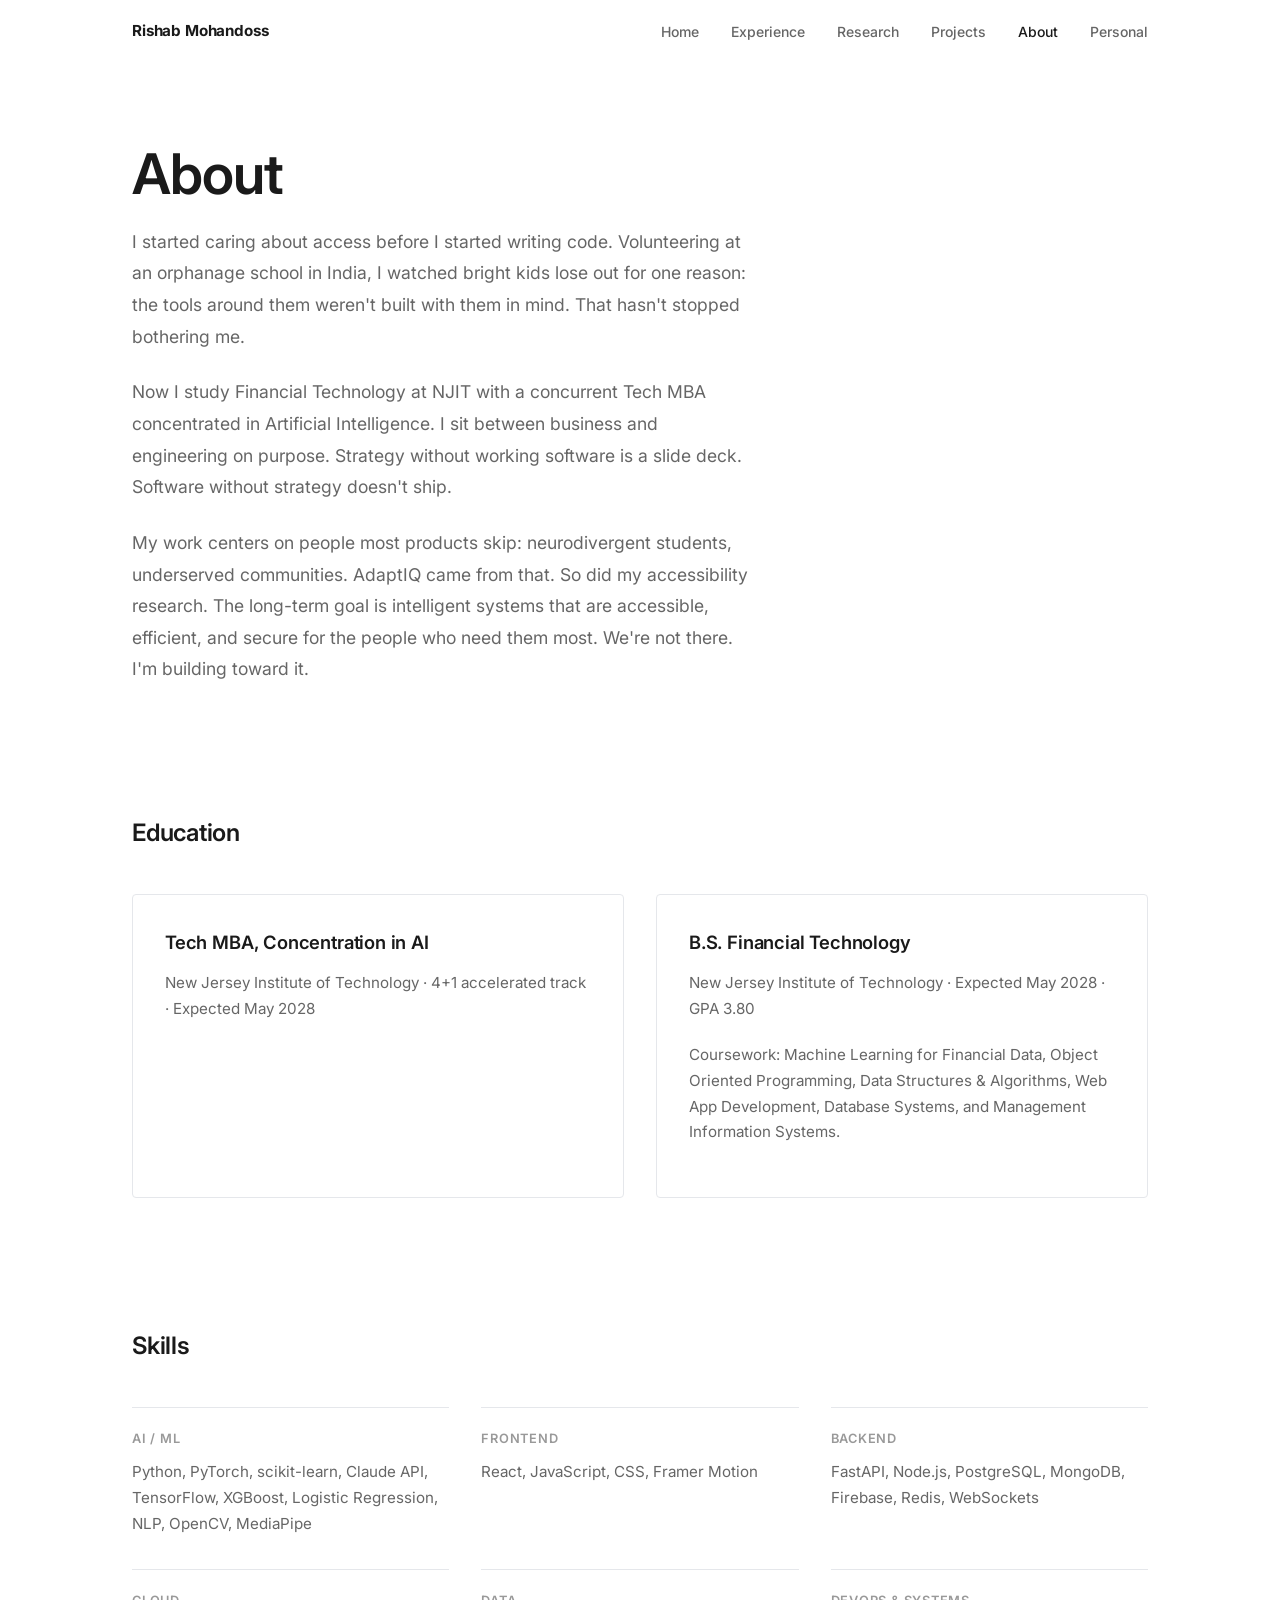
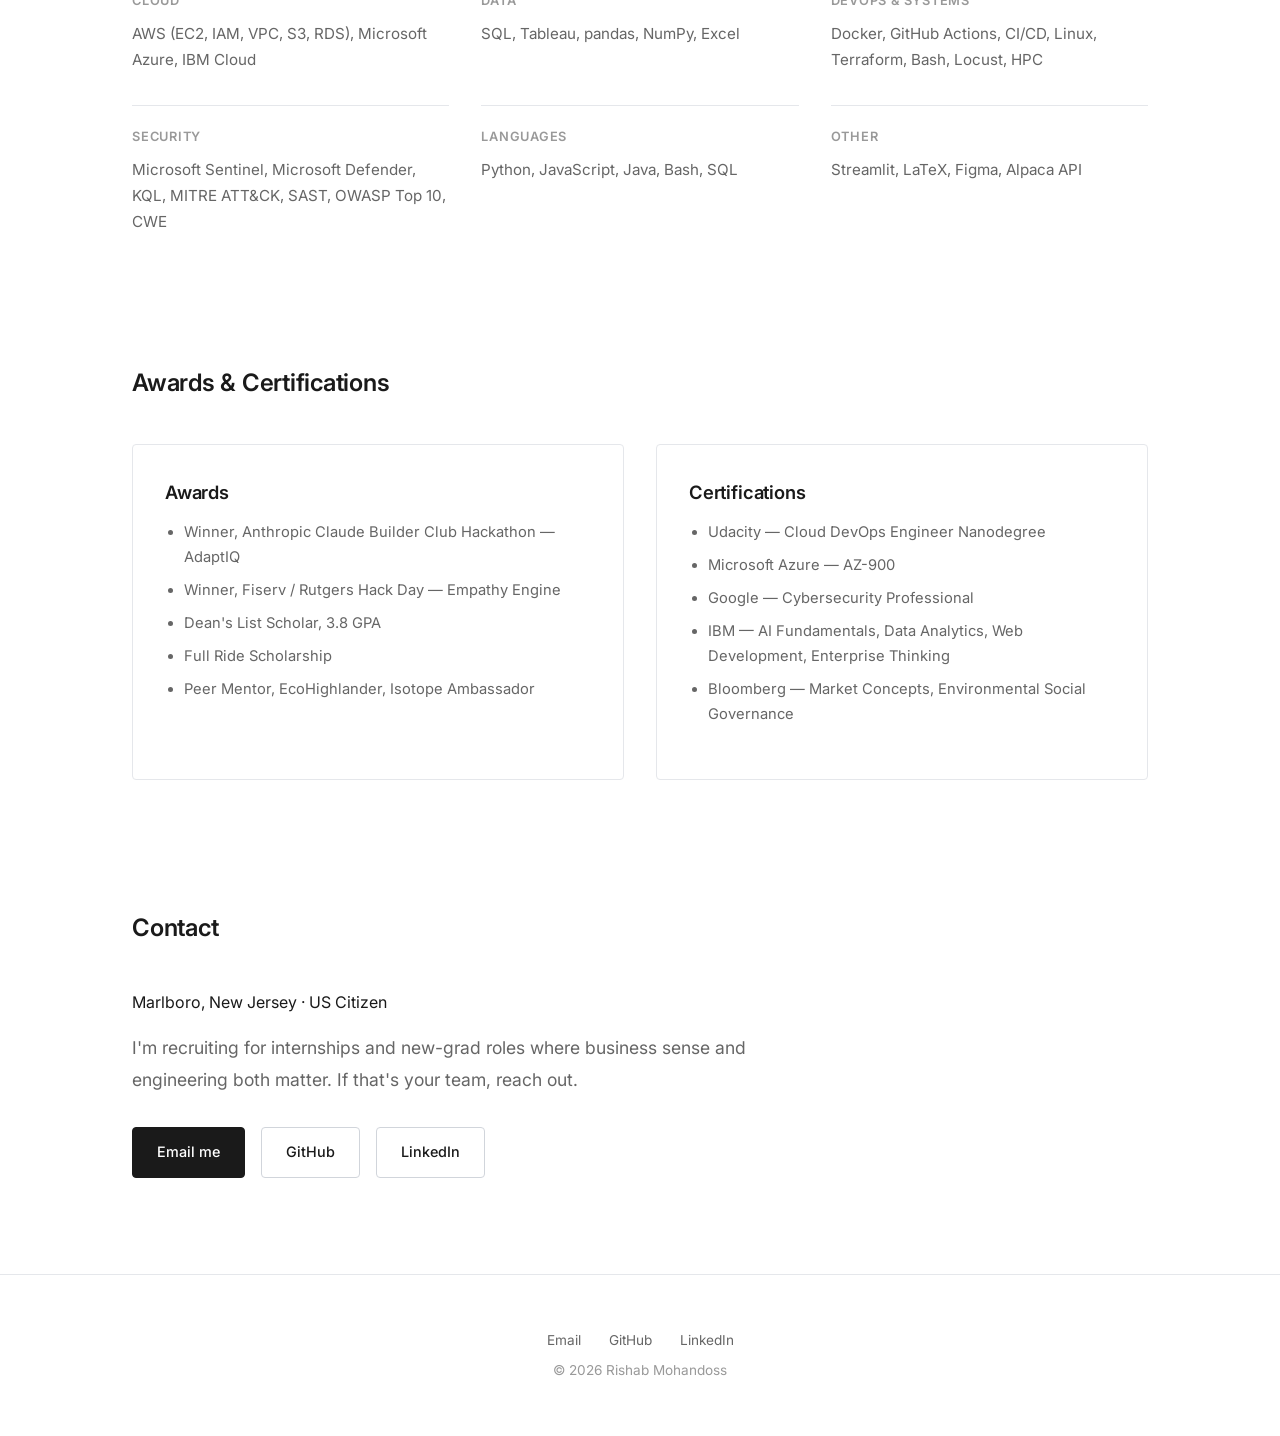
==== commit eb33b662: "Add personal photo and reading page" ====
--- a/about.html
+++ b/about.html
@@ -21,6 +21,7 @@
         <li><a href="research.html">Research</a></li>
         <li><a href="projects.html">Projects</a></li>
         <li><a href="about.html" class="active" aria-current="page">About</a></li>
+        <li><a href="personal.html">Personal</a></li>
       </ul>
     </nav>
   </header>
--- a/css/style.css
+++ b/css/style.css
@@ -4,7 +4,7 @@
    One accent: charcoal. Air is design.
    ─────────────────────────────────────────── */
 
-@import url('https://fonts.googleapis.com/css2?family=Inter:wght@400;500;600;700&display=swap');
+@import url('https://fonts.googleapis.com/css2?family=Inter:wght@400;500;600;700&family=Permanent+Marker&display=swap');
 
 :root {
   --bg: #ffffff;
@@ -167,29 +167,190 @@
 .hero-photo-wrap {
   justify-self: end;
   margin: 0;
+  width: min(340px, 74vw);
+  padding: 14px 14px 22px;
+  background: #f8f8f5;
+  border: 1px solid #e7e7e2;
+  box-shadow: 0 12px 28px rgba(26, 26, 26, 0.09), 0 2px 5px rgba(26, 26, 26, 0.04);
+  transform: rotate(-2deg);
   text-align: center;
 }
 .hero-photo-frame {
-  width: min(300px, 70vw);
-  aspect-ratio: 4 / 5;
+  width: 100%;
+  aspect-ratio: 1;
   position: relative;
   overflow: hidden;
-  border-radius: 50% 50% 16px 16px / 40% 40% 16px 16px;
 }
 .hero-photo {
-  position: absolute;
-  width: 300%;
-  max-width: none;
-  height: 300%;
-  left: -100%;
-  top: -100%;
+  width: 100%;
+  height: 100%;
   object-fit: cover;
-  object-position: 47% 43%;
+  object-position: 47% 35%;
+  transform: scale(1.65);
 }
 .hero-photo-wrap figcaption {
+  margin-top: 1.25rem;
+  font-size: 0.875rem;
+  font-weight: 500;
+  color: var(--text-secondary);
+}
+
+/* ── Polaroid photo stack ── */
+.photo-carousel {
+  justify-self: end;
+  width: min(300px, 74vw);
+  min-width: 0;
+}
+.photo-stack {
+  position: relative;
+  display: grid;
+  touch-action: pan-y;
+  user-select: none;
+  cursor: grab;
+}
+.photo-stack:active { cursor: grabbing; }
+.photo-slide {
+  grid-area: 1 / 1;
+  width: 100%;
+  align-self: stretch;
+  transition: transform 350ms var(--ease), opacity 250ms var(--ease);
+  transform: translate(0, 0) rotate(-2deg);
+  z-index: 6;
+}
+.photo-slide[data-position="1"] {
+  transform: translate(13px, -8px) rotate(4deg);
+  z-index: 5;
+  pointer-events: none;
+}
+.photo-slide[data-position="2"] {
+  transform: translate(-12px, -13px) rotate(-7deg);
+  z-index: 4;
+  pointer-events: none;
+}
+.photo-slide[data-position="3"] {
+  transform: translate(5px, -18px) rotate(1deg);
+  z-index: 3;
+  pointer-events: none;
+}
+.photo-slide figcaption {
+  height: 3rem;
+  margin-top: 0.75rem;
+  display: flex;
+  align-items: center;
+  justify-content: center;
+  font-family: 'Permanent Marker', 'Marker Felt', cursive;
+  font-size: 1rem;
+  font-weight: 400;
+  line-height: 1.35;
+  color: var(--text);
+  text-align: center;
+}
+.photo-slide[data-position="4"], .photo-slide[data-position="5"] {
+  transform: translate(5px, -18px) rotate(1deg);
+  z-index: 1;
+  pointer-events: none;
+}
+.photo-image-link { display: block; }
+.photo-descriptions {
+  margin-top: 1rem;
+  font-size: 0.9375rem;
+  line-height: 1.65;
+  color: var(--text-secondary);
+}
+.photo-description[hidden] { display: none; }
+.photo-description a {
+  display: block;
   margin-top: 0.5rem;
-  font-size: 0.85rem;
-  color: var(--text-secondary);
+  text-underline-offset: 3px;
+}
+.moment-photo {
+  width: 100%;
+  height: 100%;
+  object-fit: contain;
+  background: #ecece8;
+}
+.photo-controls {
+  display: flex;
+  align-items: center;
+  justify-content: center;
+  gap: 1.25rem;
+  margin-top: 1.25rem;
+}
+.photo-arrow {
+  width: 44px;
+  height: 44px;
+  border: 1px solid var(--border-dark);
+  border-radius: 50%;
+  background: var(--bg);
+  color: var(--text);
+  font-size: 1.2rem;
+  cursor: pointer;
+}
+.photo-arrow:hover { background: var(--bg-soft); border-color: var(--text); }
+.photo-count { font-family: var(--font-mono); font-size: 0.875rem; }
+.photo-hint { margin: 0.5rem 0 0; text-align: center; font-size: 0.875rem; color: var(--text-secondary); }
+
+/* ── Personal page ── */
+.personal-photo-grid {
+  display: grid;
+  grid-template-columns: repeat(3, minmax(0, 1fr));
+  gap: 3rem 2rem;
+  align-items: start;
+}
+.personal-polaroid {
+  width: 100%;
+  justify-self: stretch;
+  transform: rotate(-2deg);
+}
+.personal-polaroid:nth-child(3n + 2) { transform: rotate(2deg); }
+.personal-polaroid:nth-child(3n) { transform: rotate(-1deg); }
+.personal-polaroid figcaption {
+  min-height: 3rem;
+  margin-top: 0.75rem;
+  display: flex;
+  align-items: center;
+  justify-content: center;
+  font-family: 'Permanent Marker', 'Marker Felt', cursive;
+  font-size: 1rem;
+  font-weight: 400;
+  line-height: 1.35;
+  color: var(--text);
+}
+.reading-note {
+  color: var(--text-secondary);
+  margin: -1.5rem 0 2rem;
+}
+.reading-list {
+  display: grid;
+  grid-template-columns: repeat(2, minmax(0, 1fr));
+  gap: 0 2.5rem;
+  list-style: none;
+  padding: 0;
+  margin: 0;
+}
+.reading-list li { border-top: 1px solid var(--border); }
+.reading-list label {
+  display: flex;
+  align-items: flex-start;
+  gap: 0.9rem;
+  padding: 0.9rem 0;
+  cursor: pointer;
+}
+.reading-list input {
+  flex: none;
+  width: 1.1rem;
+  height: 1.1rem;
+  margin: 0.28rem 0 0;
+  accent-color: var(--accent);
+  cursor: pointer;
+}
+.reading-list input:checked + span {
+  color: var(--text-tertiary);
+  text-decoration: line-through;
+}
+h3[id], .timeline-item[id] { scroll-margin-top: 6rem; }
+@media (prefers-reduced-motion: reduce) {
+  .photo-slide { transition: none; }
 }
 
 /* ── Buttons ── */
@@ -494,6 +655,7 @@
 
 /* ── Tablet & mobile ── */
 @media (max-width: 900px) {
+  .personal-photo-grid { grid-template-columns: repeat(2, minmax(0, 1fr)); }
   .stats { grid-template-columns: repeat(2, 1fr); }
   .stat:nth-child(3) { border-left: none; }
   .stat:nth-child(n+3) { border-top: 1px solid var(--border); }
@@ -501,6 +663,7 @@
 }
 
 @media (max-width: 768px) {
+  .reading-list { grid-template-columns: 1fr; }
   main { padding: 7rem 1.25rem 4rem; }
   section { margin-bottom: 5rem; }
   .page-intro { margin-bottom: 3.5rem; }
@@ -525,8 +688,10 @@
     gap: 2.5rem;
     text-align: left;
   }
-  .hero-photo-wrap { order: -1; justify-self: start; }
-  .hero-photo-frame { width: min(220px, 60vw); }
+  .hero-photo-wrap { order: -1; justify-self: start; width: min(280px, 74vw); }
+  .personal-polaroid { order: initial; justify-self: stretch; width: 100%; }
+  .photo-carousel { order: -1; justify-self: center; width: min(280px, 74vw); margin-top: 1.25rem; }
+  .photo-slide { width: 100%; }
 
   .stat { padding: 2rem 1.25rem; }
   .stat-number { font-size: 2rem; }
@@ -544,3 +709,7 @@
 
   .band { padding-top: 4rem; padding-bottom: 4rem; }
 }
+
+@media (max-width: 560px) {
+  .personal-photo-grid { grid-template-columns: 1fr; gap: 2.5rem; max-width: 340px; margin: 0 auto; }
+}
